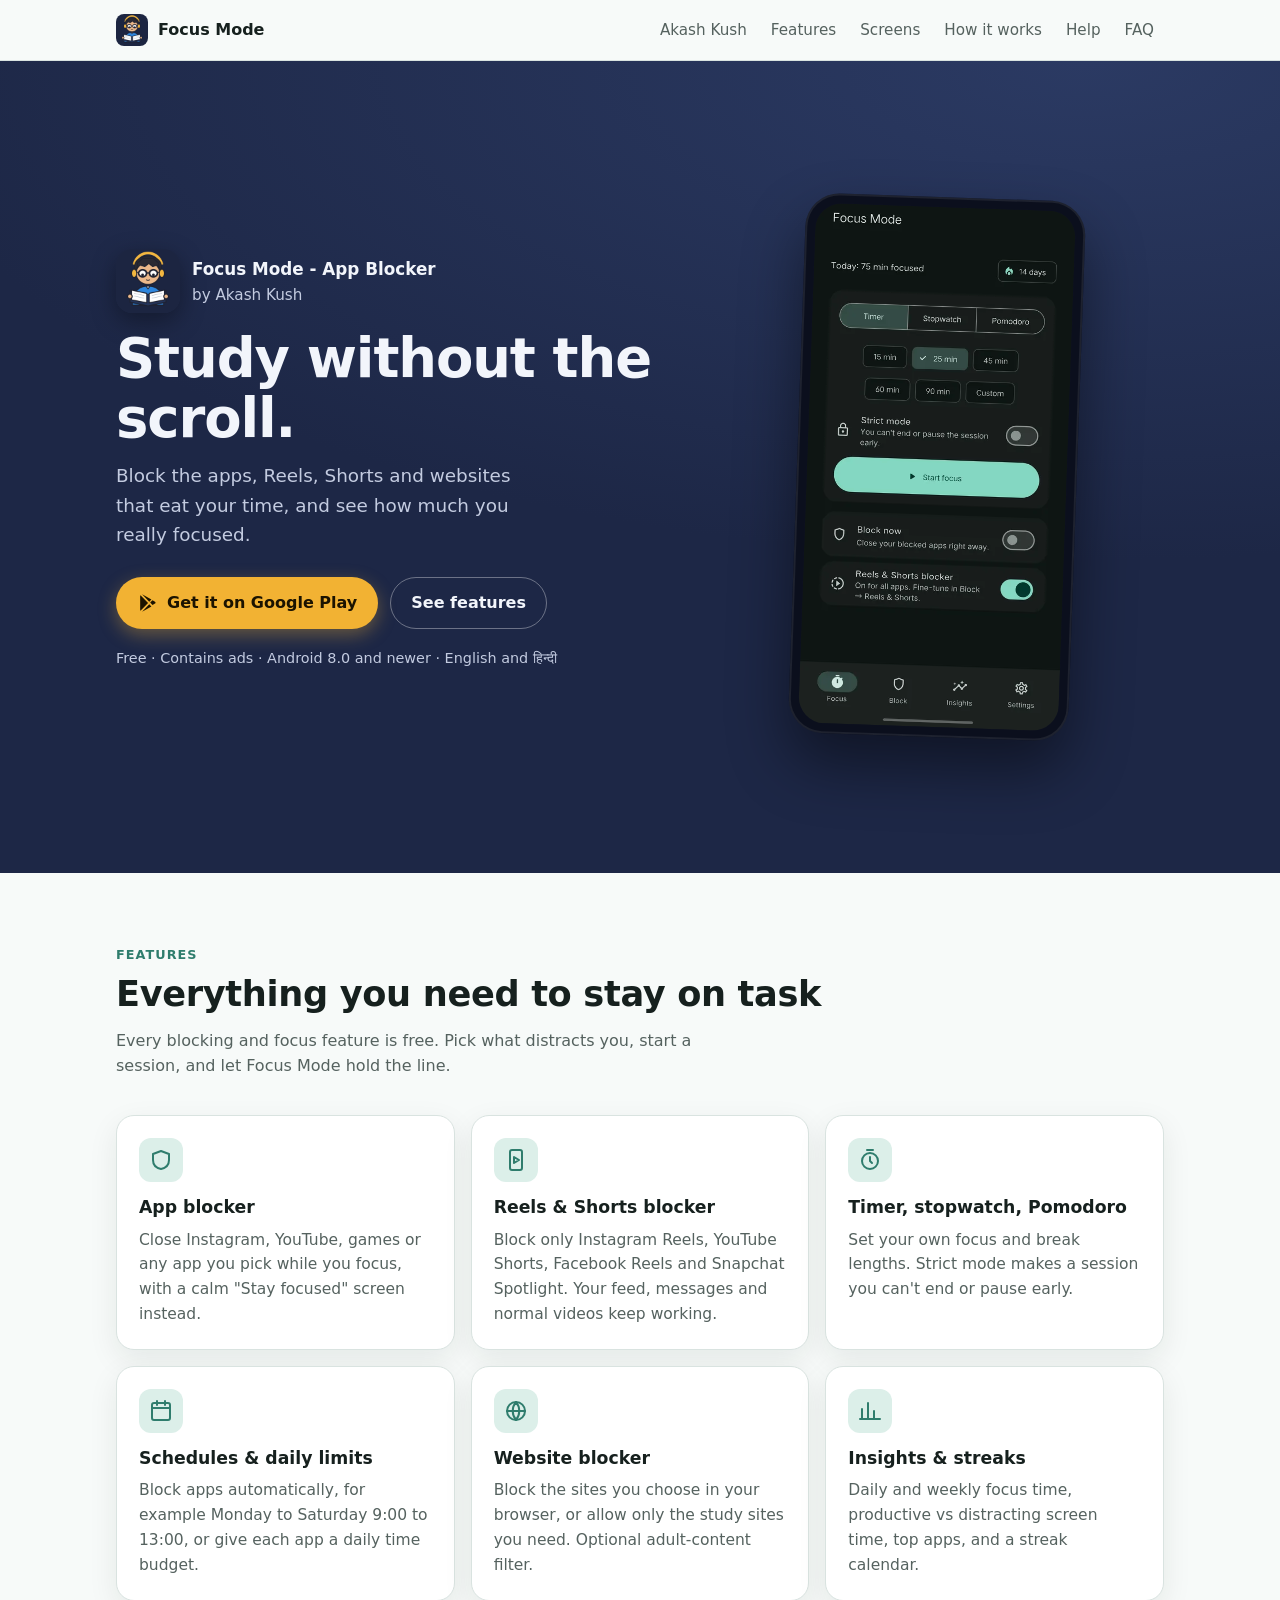
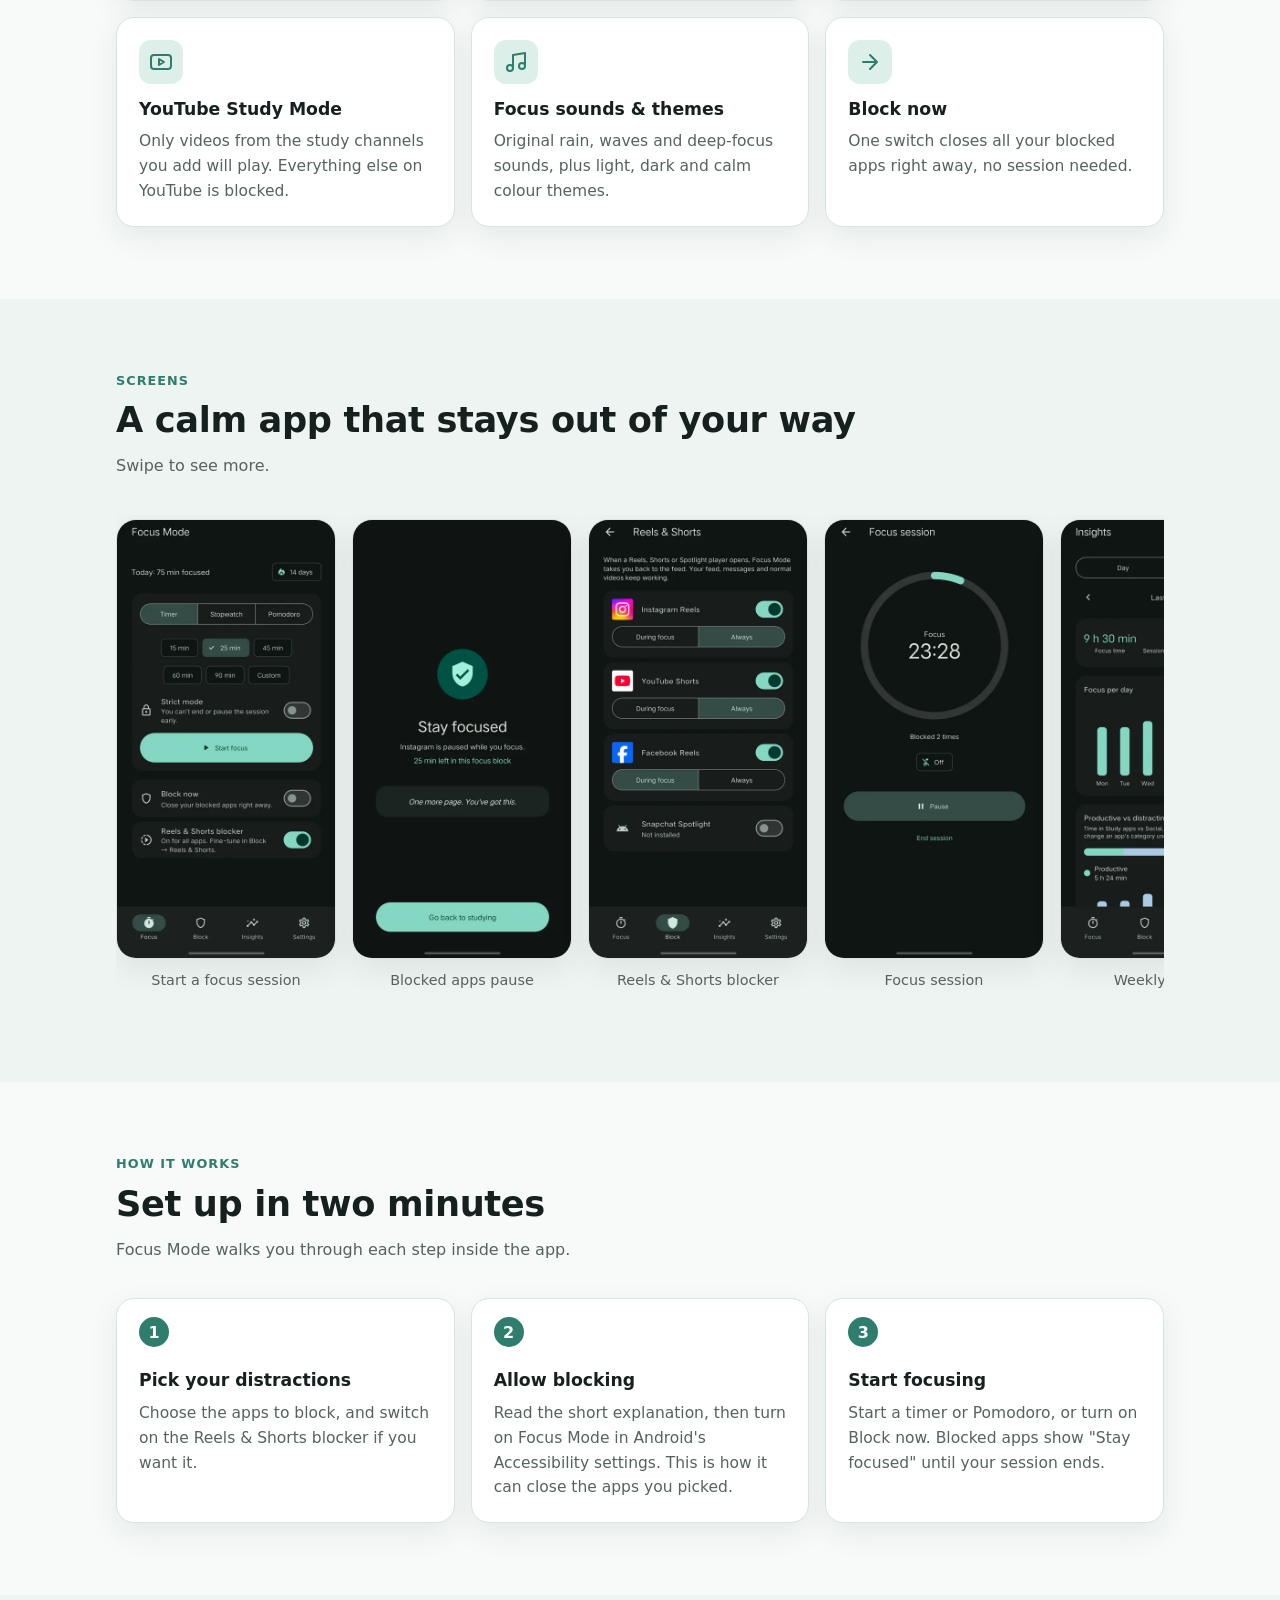
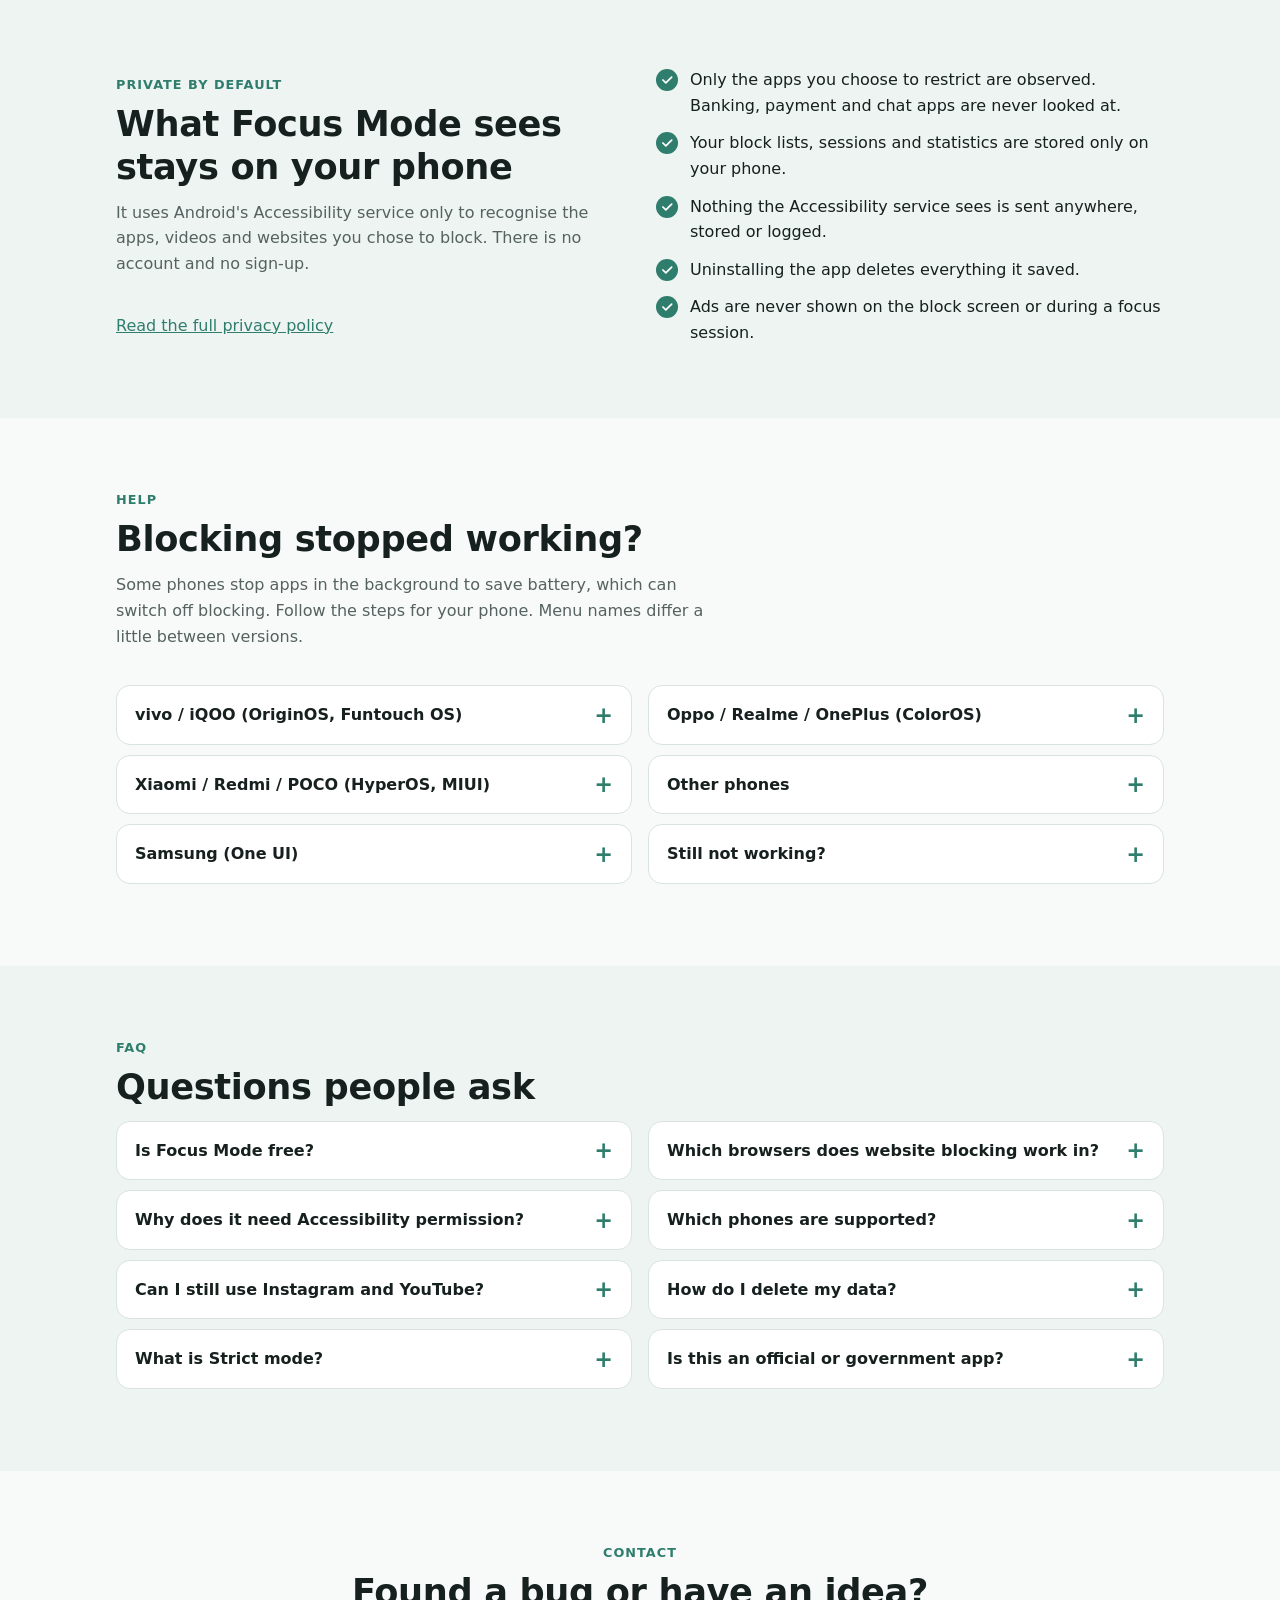
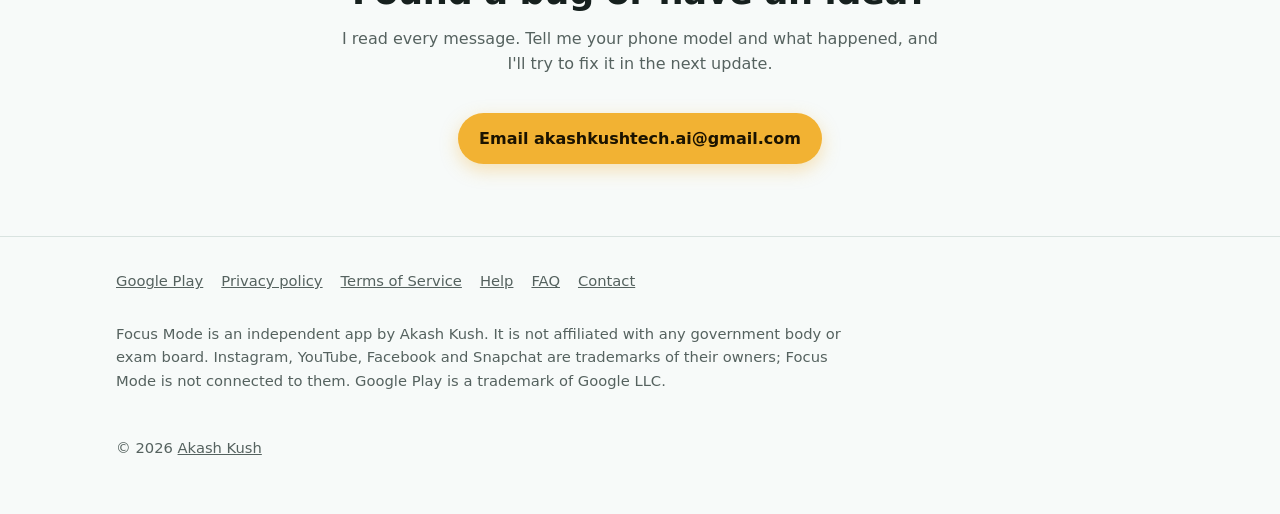
==== focus-mode/index.html @ b116b979 "Portfolio home for Akash Kush; Focus Mode moves to /focus-mode/ with a Terms of Service page app-ads" ====
<!doctype html>
<html lang="en">
<head>
  <meta charset="utf-8">
  <meta name="viewport" content="width=device-width, initial-scale=1">
  <title>Focus Mode - App Blocker | Study without the scroll</title>
  <meta name="description" content="Focus Mode is a free Android app that blocks distracting apps, Reels, Shorts and websites while you study, with timers, Pomodoro, daily limits, schedules and focus stats.">
  <meta name="theme-color" content="#1d2746">
  <link rel="canonical" href="https://tech-akashkush.github.io/focus-mode/">
  <link rel="icon" type="image/png" sizes="32x32" href="/img/icon-32.png">
  <link rel="icon" type="image/png" sizes="192x192" href="/img/icon-192.png">
  <link rel="apple-touch-icon" href="/img/icon-192.png">
  <meta property="og:type" content="website">
  <meta property="og:title" content="Focus Mode - App Blocker">
  <meta property="og:description" content="Block Reels, Shorts and distracting apps while you study. Free, with timers, limits and stats.">
  <meta property="og:image" content="https://tech-akashkush.github.io/img/og.jpg">
  <meta property="og:url" content="https://tech-akashkush.github.io/focus-mode/">
  <meta name="twitter:card" content="summary_large_image">
  <link rel="stylesheet" href="/style.css">
  <script type="application/ld+json">
  {
    "@context": "https://schema.org",
    "@type": "SoftwareApplication",
    "name": "Focus Mode - App Blocker",
    "operatingSystem": "Android 8.0 or later",
    "applicationCategory": "ProductivityApplication",
    "offers": { "@type": "Offer", "price": "0", "priceCurrency": "INR" },
    "author": { "@type": "Person", "name": "Akash Kush" },
    "url": "https://play.google.com/store/apps/details?id=com.akashkush.focusmode"
  }
  </script>
</head>
<body>
  <header class="site-header">
    <div class="wrap">
      <a class="brand" href="/focus-mode/"><img src="/img/icon-96.png" alt="" width="32" height="32">Focus Mode</a>
      <nav class="nav" aria-label="Main">
        <a href="/">Akash Kush</a>
        <a href="#features">Features</a>
        <a href="#screens">Screens</a>
        <a href="#how">How it works</a>
        <a href="#help">Help</a>
        <a href="#faq">FAQ</a>
      </nav>
    </div>
  </header>

  <main id="top">
    <section class="hero">
      <div class="wrap">
        <div>
          <div class="app-id">
            <img src="/img/icon-192.png" alt="Focus Mode app icon" width="64" height="64">
            <span><strong>Focus Mode - App Blocker</strong>by Akash Kush</span>
          </div>
          <h1>Study without the scroll.</h1>
          <p class="lead">Block the apps, Reels, Shorts and websites that eat your time, and see how much you really focused.</p>
          <div class="cta">
            <a class="btn btn-play" href="https://play.google.com/store/apps/details?id=com.akashkush.focusmode">
              <svg viewBox="0 0 24 24" aria-hidden="true"><path fill="currentColor" d="M4.2 2.6c-.3.3-.4.7-.4 1.2v16.4c0 .5.1.9.4 1.2l9.1-9.4-9.1-9.4zm10.5 10.8 2.6 2.7-11.2 6.4 8.6-9.1zm0-2.8L6.1 1.5l11.2 6.4-2.6 2.7zm3.9-1.9 3 1.7c.9.5.9 1.8 0 2.3l-3 1.7-2.8-2.9 2.8-2.8z"/></svg>
              Get it on Google Play
            </a>
            <a class="btn btn-ghost" href="#features">See features</a>
          </div>
          <p class="meta">Free · Contains ads · Android 8.0 and newer · English and हिन्दी</p>
        </div>
        <div class="phone">
          <img src="/img/01_home.webp" alt="Focus Mode home screen with timer, strict mode and Reels blocker" width="480" height="960">
        </div>
      </div>
    </section>

    <section id="features">
      <div class="wrap">
        <p class="eyebrow">Features</p>
        <h2>Everything you need to stay on task</h2>
        <p class="section-intro">Every blocking and focus feature is free. Pick what distracts you, start a session, and let Focus Mode hold the line.</p>
        <div class="grid">
          <article class="card">
            <div class="icon-badge"><svg viewBox="0 0 24 24" fill="none" stroke="currentColor" stroke-width="2" stroke-linecap="round" stroke-linejoin="round" aria-hidden="true"><path d="M12 3l8 3v6c0 5-3.5 8-8 9-4.5-1-8-4-8-9V6z"/></svg></div>
            <h3>App blocker</h3>
            <p>Close Instagram, YouTube, games or any app you pick while you focus, with a calm "Stay focused" screen instead.</p>
          </article>
          <article class="card">
            <div class="icon-badge"><svg viewBox="0 0 24 24" fill="none" stroke="currentColor" stroke-width="2" stroke-linecap="round" stroke-linejoin="round" aria-hidden="true"><rect x="6" y="2" width="12" height="20" rx="2"/><path d="M10 9l5 3-5 3z"/></svg></div>
            <h3>Reels &amp; Shorts blocker</h3>
            <p>Block only Instagram Reels, YouTube Shorts, Facebook Reels and Snapchat Spotlight. Your feed, messages and normal videos keep working.</p>
          </article>
          <article class="card">
            <div class="icon-badge"><svg viewBox="0 0 24 24" fill="none" stroke="currentColor" stroke-width="2" stroke-linecap="round" stroke-linejoin="round" aria-hidden="true"><circle cx="12" cy="13" r="8"/><path d="M12 9v4l2 2M9 2h6"/></svg></div>
            <h3>Timer, stopwatch, Pomodoro</h3>
            <p>Set your own focus and break lengths. Strict mode makes a session you can't end or pause early.</p>
          </article>
          <article class="card">
            <div class="icon-badge"><svg viewBox="0 0 24 24" fill="none" stroke="currentColor" stroke-width="2" stroke-linecap="round" stroke-linejoin="round" aria-hidden="true"><rect x="3" y="4" width="18" height="17" rx="2"/><path d="M3 9h18M8 2v4M16 2v4"/></svg></div>
            <h3>Schedules &amp; daily limits</h3>
            <p>Block apps automatically, for example Monday to Saturday 9:00 to 13:00, or give each app a daily time budget.</p>
          </article>
          <article class="card">
            <div class="icon-badge"><svg viewBox="0 0 24 24" fill="none" stroke="currentColor" stroke-width="2" stroke-linecap="round" stroke-linejoin="round" aria-hidden="true"><circle cx="12" cy="12" r="9"/><path d="M3 12h18M12 3a14 14 0 010 18M12 3a14 14 0 000 18"/></svg></div>
            <h3>Website blocker</h3>
            <p>Block the sites you choose in your browser, or allow only the study sites you need. Optional adult-content filter.</p>
          </article>
          <article class="card">
            <div class="icon-badge"><svg viewBox="0 0 24 24" fill="none" stroke="currentColor" stroke-width="2" stroke-linecap="round" stroke-linejoin="round" aria-hidden="true"><path d="M4 20V10M10 20V4M16 20v-8M22 20H2"/></svg></div>
            <h3>Insights &amp; streaks</h3>
            <p>Daily and weekly focus time, productive vs distracting screen time, top apps, and a streak calendar.</p>
          </article>
          <article class="card">
            <div class="icon-badge"><svg viewBox="0 0 24 24" fill="none" stroke="currentColor" stroke-width="2" stroke-linecap="round" stroke-linejoin="round" aria-hidden="true"><rect x="2" y="5" width="20" height="14" rx="3"/><path d="M10 9l5 3-5 3z"/></svg></div>
            <h3>YouTube Study Mode</h3>
            <p>Only videos from the study channels you add will play. Everything else on YouTube is blocked.</p>
          </article>
          <article class="card">
            <div class="icon-badge"><svg viewBox="0 0 24 24" fill="none" stroke="currentColor" stroke-width="2" stroke-linecap="round" stroke-linejoin="round" aria-hidden="true"><path d="M9 18V5l12-2v13"/><circle cx="6" cy="18" r="3"/><circle cx="18" cy="16" r="3"/></svg></div>
            <h3>Focus sounds &amp; themes</h3>
            <p>Original rain, waves and deep-focus sounds, plus light, dark and calm colour themes.</p>
          </article>
          <article class="card">
            <div class="icon-badge"><svg viewBox="0 0 24 24" fill="none" stroke="currentColor" stroke-width="2" stroke-linecap="round" stroke-linejoin="round" aria-hidden="true"><path d="M5 12h14M12 5l7 7-7 7"/></svg></div>
            <h3>Block now</h3>
            <p>One switch closes all your blocked apps right away, no session needed.</p>
          </article>
        </div>
      </div>
    </section>

    <section id="screens" class="alt">
      <div class="wrap">
        <p class="eyebrow">Screens</p>
        <h2>A calm app that stays out of your way</h2>
        <p class="section-intro">Swipe to see more.</p>
        <div class="shots" tabindex="0" aria-label="App screenshots">
          <figure><img src="/img/01_home.webp" alt="Home screen" loading="lazy" width="480" height="960"><figcaption>Start a focus session</figcaption></figure>
          <figure><img src="/img/02_blocked.webp" alt="Stay focused block screen" loading="lazy" width="480" height="960"><figcaption>Blocked apps pause</figcaption></figure>
          <figure><img src="/img/03_reels.webp" alt="Reels and Shorts settings" loading="lazy" width="480" height="960"><figcaption>Reels &amp; Shorts blocker</figcaption></figure>
          <figure><img src="/img/04_session.webp" alt="Focus session countdown" loading="lazy" width="480" height="960"><figcaption>Focus session</figcaption></figure>
          <figure><img src="/img/05_insights_week.webp" alt="Weekly insights" loading="lazy" width="480" height="960"><figcaption>Weekly insights</figcaption></figure>
          <figure><img src="/img/06_insights_day.webp" alt="Daily insights" loading="lazy" width="480" height="960"><figcaption>Where your time goes</figcaption></figure>
          <figure><img src="/img/07_history.webp" alt="Session history and streak" loading="lazy" width="480" height="960"><figcaption>Streaks &amp; history</figcaption></figure>
          <figure><img src="/img/08_schedules.webp" alt="Weekly schedules" loading="lazy" width="480" height="960"><figcaption>Schedules</figcaption></figure>
        </div>
      </div>
    </section>

    <section id="how">
      <div class="wrap">
        <p class="eyebrow">How it works</p>
        <h2>Set up in two minutes</h2>
        <p class="section-intro">Focus Mode walks you through each step inside the app.</p>
        <div class="steps">
          <div class="card step"><h3>Pick your distractions</h3><p>Choose the apps to block, and switch on the Reels &amp; Shorts blocker if you want it.</p></div>
          <div class="card step"><h3>Allow blocking</h3><p>Read the short explanation, then turn on Focus Mode in Android's Accessibility settings. This is how it can close the apps you picked.</p></div>
          <div class="card step"><h3>Start focusing</h3><p>Start a timer or Pomodoro, or turn on Block now. Blocked apps show "Stay focused" until your session ends.</p></div>
        </div>
      </div>
    </section>

    <section class="alt" id="privacy">
      <div class="wrap privacy-band">
        <div>
          <p class="eyebrow">Private by default</p>
          <h2>What Focus Mode sees stays on your phone</h2>
          <p class="section-intro">It uses Android's Accessibility service only to recognise the apps, videos and websites you chose to block. There is no account and no sign-up.</p>
          <a href="https://tech-akashkush.github.io/focus-mode-privacy/">Read the full privacy policy</a>
        </div>
        <ul class="checks">
          <li>Only the apps you choose to restrict are observed. Banking, payment and chat apps are never looked at.</li>
          <li>Your block lists, sessions and statistics are stored only on your phone.</li>
          <li>Nothing the Accessibility service sees is sent anywhere, stored or logged.</li>
          <li>Uninstalling the app deletes everything it saved.</li>
          <li>Ads are never shown on the block screen or during a focus session.</li>
        </ul>
      </div>
    </section>

    <section id="help">
      <div class="wrap">
        <p class="eyebrow">Help</p>
        <h2>Blocking stopped working?</h2>
        <p class="section-intro">Some phones stop apps in the background to save battery, which can switch off blocking. Follow the steps for your phone. Menu names differ a little between versions.</p>
        <div class="two-col">
          <div>
            <details>
              <summary>vivo / iQOO (OriginOS, Funtouch OS)</summary>
              <div class="body"><ol>
                <li>In Battery, open Background power consumption management and allow Focus Mode.</li>
                <li>Turn on Autostart for Focus Mode (i Manager or Permissions).</li>
                <li>Open Recent apps and lock Focus Mode.</li>
              </ol></div>
            </details>
            <details>
              <summary>Xiaomi / Redmi / POCO (HyperOS, MIUI)</summary>
              <div class="body"><ol>
                <li>Turn on Autostart for Focus Mode.</li>
                <li>In Focus Mode's app settings, set Battery saver to "No restrictions".</li>
                <li>Open Recent apps, then hold Focus Mode and lock it.</li>
              </ol></div>
            </details>
            <details>
              <summary>Samsung (One UI)</summary>
              <div class="body"><ol>
                <li>In Focus Mode's app settings, set Battery to "Unrestricted".</li>
                <li>In Battery and device care, make sure Focus Mode isn't in Sleeping apps or Deep sleeping apps.</li>
              </ol></div>
            </details>
          </div>
          <div>
            <details>
              <summary>Oppo / Realme / OnePlus (ColorOS)</summary>
              <div class="body"><ol>
                <li>Allow Auto launch (Auto startup) for Focus Mode.</li>
                <li>In Battery, allow background activity for Focus Mode.</li>
                <li>Open Recent apps and lock Focus Mode.</li>
              </ol></div>
            </details>
            <details>
              <summary>Other phones</summary>
              <div class="body"><ol>
                <li>In Focus Mode's app settings, set Battery to "Unrestricted" or "Don't optimize".</li>
                <li>If your phone has an autostart or background app manager, allow Focus Mode there.</li>
              </ol></div>
            </details>
            <details>
              <summary>Still not working?</summary>
              <div class="body"><p>Open Focus Mode → Settings → Permissions. If Accessibility shows as off or stopped, switch Focus Mode off and on again in Android's Accessibility settings. If it still doesn't work, <a href="mailto:akashkushtech.ai@gmail.com?subject=Focus%20Mode%20help">email me</a> with your phone model and Android version.</p></div>
            </details>
          </div>
        </div>
      </div>
    </section>

    <section id="faq" class="alt">
      <div class="wrap">
        <p class="eyebrow">FAQ</p>
        <h2>Questions people ask</h2>
        <div class="two-col">
          <div>
            <details>
              <summary>Is Focus Mode free?</summary>
              <div class="body"><p>Yes. Every blocking and focus feature is free. Small ads keep it that way, and they never appear while you focus or on the block screen. Extra colour themes and sounds can be unlocked for 7 days by watching an optional short ad.</p></div>
            </details>
            <details>
              <summary>Why does it need Accessibility permission?</summary>
              <div class="body"><p>Android only lets an app close other apps, Reels or websites through the Accessibility service. Focus Mode uses it only for the apps you choose to block, and nothing it sees leaves your phone. The app explains this on a full screen before asking.</p></div>
            </details>
            <details>
              <summary>Can I still use Instagram and YouTube?</summary>
              <div class="body"><p>Yes. With the Reels &amp; Shorts blocker, only the short-video player is blocked. Your feed, messages and normal videos keep working. You can also block a whole app only during your focus sessions.</p></div>
            </details>
            <details>
              <summary>What is Strict mode?</summary>
              <div class="body"><p>A strict session can't be ended or paused early, so you can't give in to a distraction halfway. Use it on days you really need it.</p></div>
            </details>
          </div>
          <div>
            <details>
              <summary>Which browsers does website blocking work in?</summary>
              <div class="body"><p>It is tested in Chrome and also supports other popular Android browsers. If a site isn't blocked in your browser, please let me know.</p></div>
            </details>
            <details>
              <summary>Which phones are supported?</summary>
              <div class="body"><p>Android phones with Android 8.0 or newer. There is no iPhone version.</p></div>
            </details>
            <details>
              <summary>How do I delete my data?</summary>
              <div class="body"><p>Everything is stored on your phone only. Uninstalling Focus Mode deletes all of it. There is no account to close.</p></div>
            </details>
            <details>
              <summary>Is this an official or government app?</summary>
              <div class="body"><p>No. Focus Mode is an independent app made by Akash Kush. It is not affiliated with any government body, exam board or other organisation, and it does not provide government or exam information.</p></div>
            </details>
          </div>
        </div>
      </div>
    </section>

    <section class="contact" id="contact">
      <div class="wrap">
        <p class="eyebrow">Contact</p>
        <h2>Found a bug or have an idea?</h2>
        <p class="section-intro">I read every message. Tell me your phone model and what happened, and I'll try to fix it in the next update.</p>
        <div class="cta" style="justify-content:center">
          <a class="btn btn-play" href="mailto:akashkushtech.ai@gmail.com?subject=Focus%20Mode">Email akashkushtech.ai@gmail.com</a>
        </div>
      </div>
    </section>
  </main>

  <footer class="site-footer">
    <div class="wrap">
      <nav aria-label="Footer">
        <a href="https://play.google.com/store/apps/details?id=com.akashkush.focusmode">Google Play</a>
        <a href="https://tech-akashkush.github.io/focus-mode-privacy/">Privacy policy</a>
        <a href="/focus-mode/terms/">Terms of Service</a>
        <a href="#help">Help</a>
        <a href="#faq">FAQ</a>
        <a href="mailto:akashkushtech.ai@gmail.com">Contact</a>
      </nav>
      <p class="disclaimer">Focus Mode is an independent app by Akash Kush. It is not affiliated with any government body or exam board. Instagram, YouTube, Facebook and Snapchat are trademarks of their owners; Focus Mode is not connected to them. Google Play is a trademark of Google LLC.</p>
      <p>© 2026 <a href="/">Akash Kush</a></p>
    </div>
  </footer>
</body>
</html>
---- style.css ----
:root {
  --bg: #f7faf9;
  --surface: #ffffff;
  --surface-2: #eef4f2;
  --fg: #16201e;
  --muted: #55625f;
  --line: #d9e3e0;
  --accent: #2f7d6d;
  --accent-ink: #ffffff;
  --accent-soft: #dcefe9;
  --hero-1: #1d2746;
  --hero-2: #2b3a63;
  --hero-fg: #f2f5fb;
  --hero-muted: #c3cbe0;
  --gold: #f2b233;
  --radius: 18px;
  --shadow: 0 10px 30px rgba(16, 32, 30, 0.08);
}

@media (prefers-color-scheme: dark) {
  :root {
    --bg: #0f1413;
    --surface: #161d1b;
    --surface-2: #1c2523;
    --fg: #e4ebe9;
    --muted: #9caba7;
    --line: #2a3532;
    --accent: #84d6c3;
    --accent-ink: #062a22;
    --accent-soft: #1f3a34;
    --hero-1: #121a33;
    --hero-2: #1d2746;
    --shadow: 0 10px 30px rgba(0, 0, 0, 0.35);
  }
}

* { box-sizing: border-box; }
html { scroll-behavior: smooth; scroll-padding-top: 72px; }
body {
  margin: 0;
  background: var(--bg);
  color: var(--fg);
  font: 16px/1.6 "Inter", system-ui, -apple-system, "Segoe UI", Roboto, "Noto Sans", "Noto Sans Devanagari", sans-serif;
  -webkit-font-smoothing: antialiased;
}
img { max-width: 100%; height: auto; display: block; }
a { color: var(--accent); }
.wrap { max-width: 1080px; margin: 0 auto; padding: 0 16px; }

/* Header */
.site-header {
  position: sticky; top: 0; z-index: 10;
  background: color-mix(in srgb, var(--bg) 88%, transparent);
  backdrop-filter: saturate(160%) blur(10px);
  border-bottom: 1px solid var(--line);
}
.site-header .wrap { display: flex; align-items: center; gap: 16px; height: 60px; }
.brand { display: flex; align-items: center; gap: 10px; font-weight: 700; color: var(--fg); text-decoration: none; }
.brand img { width: 32px; height: 32px; border-radius: 8px; }
.nav { margin-left: auto; display: flex; gap: 4px; }
.nav a { color: var(--muted); text-decoration: none; padding: 8px 10px; border-radius: 10px; font-size: 0.95rem; }
.nav a:hover { color: var(--fg); background: var(--surface-2); }
@media (max-width: 760px) { .nav { display: none; } }

/* Buttons */
.btn {
  display: inline-flex; align-items: center; gap: 10px;
  padding: 12px 20px; border-radius: 999px; font-weight: 600; text-decoration: none;
  border: 1px solid transparent; transition: transform .15s ease, box-shadow .15s ease;
}
.btn:hover { transform: translateY(-1px); }
.btn-play { background: var(--gold); color: #1b1300; box-shadow: 0 6px 18px rgba(242, 178, 51, 0.35); }
.btn-ghost { color: var(--hero-fg); border-color: rgba(255,255,255,.35); }
.btn svg { width: 20px; height: 20px; flex: none; }

/* Hero */
.hero {
  background: radial-gradient(1200px 500px at 85% 0%, var(--hero-2), var(--hero-1));
  color: var(--hero-fg);
  overflow: hidden;
}
.hero .wrap { display: grid; grid-template-columns: 1.1fr 0.9fr; gap: 40px; align-items: center; padding-top: 64px; padding-bottom: 64px; }
.hero h1 { font-size: clamp(2.2rem, 5vw, 3.4rem); line-height: 1.1; margin: 16px 0 12px; letter-spacing: -0.02em; }
.hero p.lead { font-size: 1.15rem; color: var(--hero-muted); margin: 0 0 28px; max-width: 34ch; }
.hero .app-id { display: flex; align-items: center; gap: 12px; }
.hero .app-id img { width: 64px; height: 64px; border-radius: 16px; box-shadow: 0 8px 24px rgba(0,0,0,.35); }
.hero .app-id span { font-size: .95rem; color: var(--hero-muted); }
.hero .app-id strong { display: block; color: var(--hero-fg); font-size: 1.05rem; }
.cta { display: flex; flex-wrap: wrap; gap: 12px; }
.meta { margin-top: 18px; font-size: .9rem; color: var(--hero-muted); }
.phone {
  justify-self: center; width: min(280px, 70vw); border-radius: 34px; padding: 10px;
  background: #0b0f1d; box-shadow: 0 30px 60px rgba(0,0,0,.45), inset 0 0 0 2px rgba(255,255,255,.08);
  transform: rotate(2deg);
}
.phone img { border-radius: 26px; }
@media (max-width: 760px) {
  .hero .wrap { grid-template-columns: 1fr; padding-top: 40px; padding-bottom: 48px; }
  .phone { transform: none; width: min(240px, 66vw); }
}

/* Sections */
section { padding: 72px 0; }
section.alt { background: var(--surface-2); }
.eyebrow { color: var(--accent); font-weight: 700; letter-spacing: .08em; text-transform: uppercase; font-size: .8rem; margin: 0 0 8px; }
h2 { font-size: clamp(1.6rem, 3.4vw, 2.2rem); line-height: 1.2; margin: 0 0 12px; letter-spacing: -0.01em; }
.section-intro { color: var(--muted); max-width: 60ch; margin: 0 0 36px; }

.grid { display: grid; gap: 16px; grid-template-columns: repeat(3, 1fr); }
@media (max-width: 900px) { .grid { grid-template-columns: repeat(2, 1fr); } }
@media (max-width: 560px) { .grid { grid-template-columns: 1fr; } }
.card {
  background: var(--surface); border: 1px solid var(--line); border-radius: var(--radius);
  padding: 22px; box-shadow: var(--shadow);
}
.card h3 { margin: 12px 0 6px; font-size: 1.08rem; }
.card p { margin: 0; color: var(--muted); font-size: .97rem; }
.icon-badge {
  width: 44px; height: 44px; border-radius: 12px; display: grid; place-items: center;
  background: var(--accent-soft); color: var(--accent);
}
.icon-badge svg { width: 24px; height: 24px; }

/* Screenshots */
.shots {
  display: grid; grid-auto-flow: column; grid-auto-columns: 220px; gap: 16px;
  overflow-x: auto; padding: 4px 4px 18px; scroll-snap-type: x mandatory;
}
.shots figure { margin: 0; scroll-snap-align: start; }
.shots img { border-radius: 20px; border: 1px solid var(--line); box-shadow: var(--shadow); aspect-ratio: 1 / 2; object-fit: cover; }
.shots figcaption { text-align: center; color: var(--muted); font-size: .9rem; margin-top: 10px; }

/* Steps */
.steps { display: grid; grid-template-columns: repeat(3, 1fr); gap: 16px; counter-reset: step; }
@media (max-width: 760px) { .steps { grid-template-columns: 1fr; } }
.step { position: relative; padding-top: 56px; }
.step::before {
  counter-increment: step; content: counter(step);
  position: absolute; top: 18px; left: 22px; width: 30px; height: 30px; border-radius: 50%;
  display: grid; place-items: center; font-weight: 700; background: var(--accent); color: var(--accent-ink);
}

/* Privacy band */
.privacy-band { display: grid; grid-template-columns: 1fr 1fr; gap: 32px; align-items: center; }
@media (max-width: 760px) { .privacy-band { grid-template-columns: 1fr; } }
.checks { list-style: none; padding: 0; margin: 0; display: grid; gap: 12px; }
.checks li { display: flex; gap: 12px; align-items: flex-start; }
.checks li::before {
  content: ""; flex: none; width: 22px; height: 22px; margin-top: 2px; border-radius: 50%;
  background: var(--accent) url("data:image/svg+xml,%3Csvg xmlns='http://www.w3.org/2000/svg' viewBox='0 0 24 24' fill='none' stroke='white' stroke-width='3' stroke-linecap='round' stroke-linejoin='round'%3E%3Cpath d='M5 12l5 5L20 7'/%3E%3C/svg%3E") center / 14px no-repeat;
}
@media (prefers-color-scheme: dark) {
  .checks li::before { background-image: url("data:image/svg+xml,%3Csvg xmlns='http://www.w3.org/2000/svg' viewBox='0 0 24 24' fill='none' stroke='%23062a22' stroke-width='3' stroke-linecap='round' stroke-linejoin='round'%3E%3Cpath d='M5 12l5 5L20 7'/%3E%3C/svg%3E"); }
}

/* Details (help + FAQ) */
details {
  background: var(--surface); border: 1px solid var(--line); border-radius: 14px;
  padding: 0 18px; margin-bottom: 10px;
}
details summary {
  cursor: pointer; list-style: none; padding: 16px 0; font-weight: 600;
  display: flex; justify-content: space-between; gap: 12px; align-items: center;
}
details summary::-webkit-details-marker { display: none; }
details summary::after { content: "+"; font-size: 1.4rem; color: var(--accent); line-height: 1; }
details[open] summary::after { content: "–"; }
details .body { padding: 0 0 16px; color: var(--muted); }
details .body ol, details .body ul { margin: 0; padding-left: 20px; }
.two-col { display: grid; grid-template-columns: 1fr 1fr; gap: 0 16px; }
@media (max-width: 760px) { .two-col { grid-template-columns: 1fr; } }

/* Contact */
.contact { text-align: center; }
.contact .section-intro { margin-left: auto; margin-right: auto; }

/* Footer */
.site-footer { border-top: 1px solid var(--line); padding: 32px 0 40px; color: var(--muted); font-size: .92rem; }
.site-footer .wrap { display: grid; gap: 14px; }
.site-footer nav { display: flex; flex-wrap: wrap; gap: 6px 18px; }
.site-footer a { color: var(--muted); }
.disclaimer { max-width: 80ch; }

/* Portfolio */
.hero .wrap.me { display: grid; grid-template-columns: auto 1fr; gap: 32px; align-items: center; }
.me .avatar {
  width: 168px; height: 168px; border-radius: 50%; object-fit: cover;
  border: 4px solid rgba(255,255,255,.18); box-shadow: 0 16px 40px rgba(0,0,0,.35);
}
.me h1 { margin: 0 0 8px; }
.me .role { font-size: 1.15rem; color: var(--hero-fg); font-weight: 600; margin: 0 0 12px; }
.hero .wrap.me p.lead { max-width: 60ch; }
@media (max-width: 760px) {
  .hero .wrap.me { grid-template-columns: 1fr; text-align: center; justify-items: center; }
  .me .cta { justify-content: center; }
  .me .avatar { width: 136px; height: 136px; }
}
.chips { display: flex; flex-wrap: wrap; gap: 8px; margin: 0 0 24px; padding: 0; list-style: none; }
.me .chips { justify-content: inherit; }
@media (max-width: 760px) { .me .chips { justify-content: center; } }
.chips li {
  padding: 6px 12px; border-radius: 999px; font-size: .88rem;
  background: rgba(255,255,255,.1); color: var(--hero-fg); border: 1px solid rgba(255,255,255,.18);
}
.card .chips li { background: var(--accent-soft); color: var(--fg); border-color: transparent; }
.card .chips { margin: 14px 0 0; }

.projects { display: grid; grid-template-columns: 1.4fr 1fr; gap: 16px; }
@media (max-width: 860px) { .projects { grid-template-columns: 1fr; } }
.project { display: grid; grid-template-columns: auto 1fr; gap: 18px; align-items: start; }
.project > img { width: 72px; height: 72px; border-radius: 18px; }
.project h3 { margin: 0 0 4px; }
.project .tag { display: inline-block; font-size: .78rem; font-weight: 700; color: var(--accent); background: var(--accent-soft); padding: 3px 10px; border-radius: 999px; margin-bottom: 8px; }
.project .links { display: flex; flex-wrap: wrap; gap: 8px 16px; margin-top: 14px; font-weight: 600; }
.project.soon { display: flex; flex-direction: column; justify-content: center; text-align: center; border-style: dashed; box-shadow: none; background: transparent; }
.project.soon .plus { font-size: 2rem; color: var(--accent); line-height: 1; margin-bottom: 8px; }
.btn-line { color: var(--fg); border-color: var(--line); background: var(--surface); }
.contact .cta { justify-content: center; }

/* Legal pages */
.legal { max-width: 760px; margin: 0 auto; padding: 48px 16px 72px; }
.legal h1 { font-size: clamp(1.8rem, 4vw, 2.4rem); margin: 0 0 6px; }
.legal .updated { color: var(--muted); margin: 0 0 28px; }
.legal h2 { font-size: 1.2rem; margin: 32px 0 8px; }
.legal p, .legal li { color: var(--fg); }
.legal ul { padding-left: 22px; }
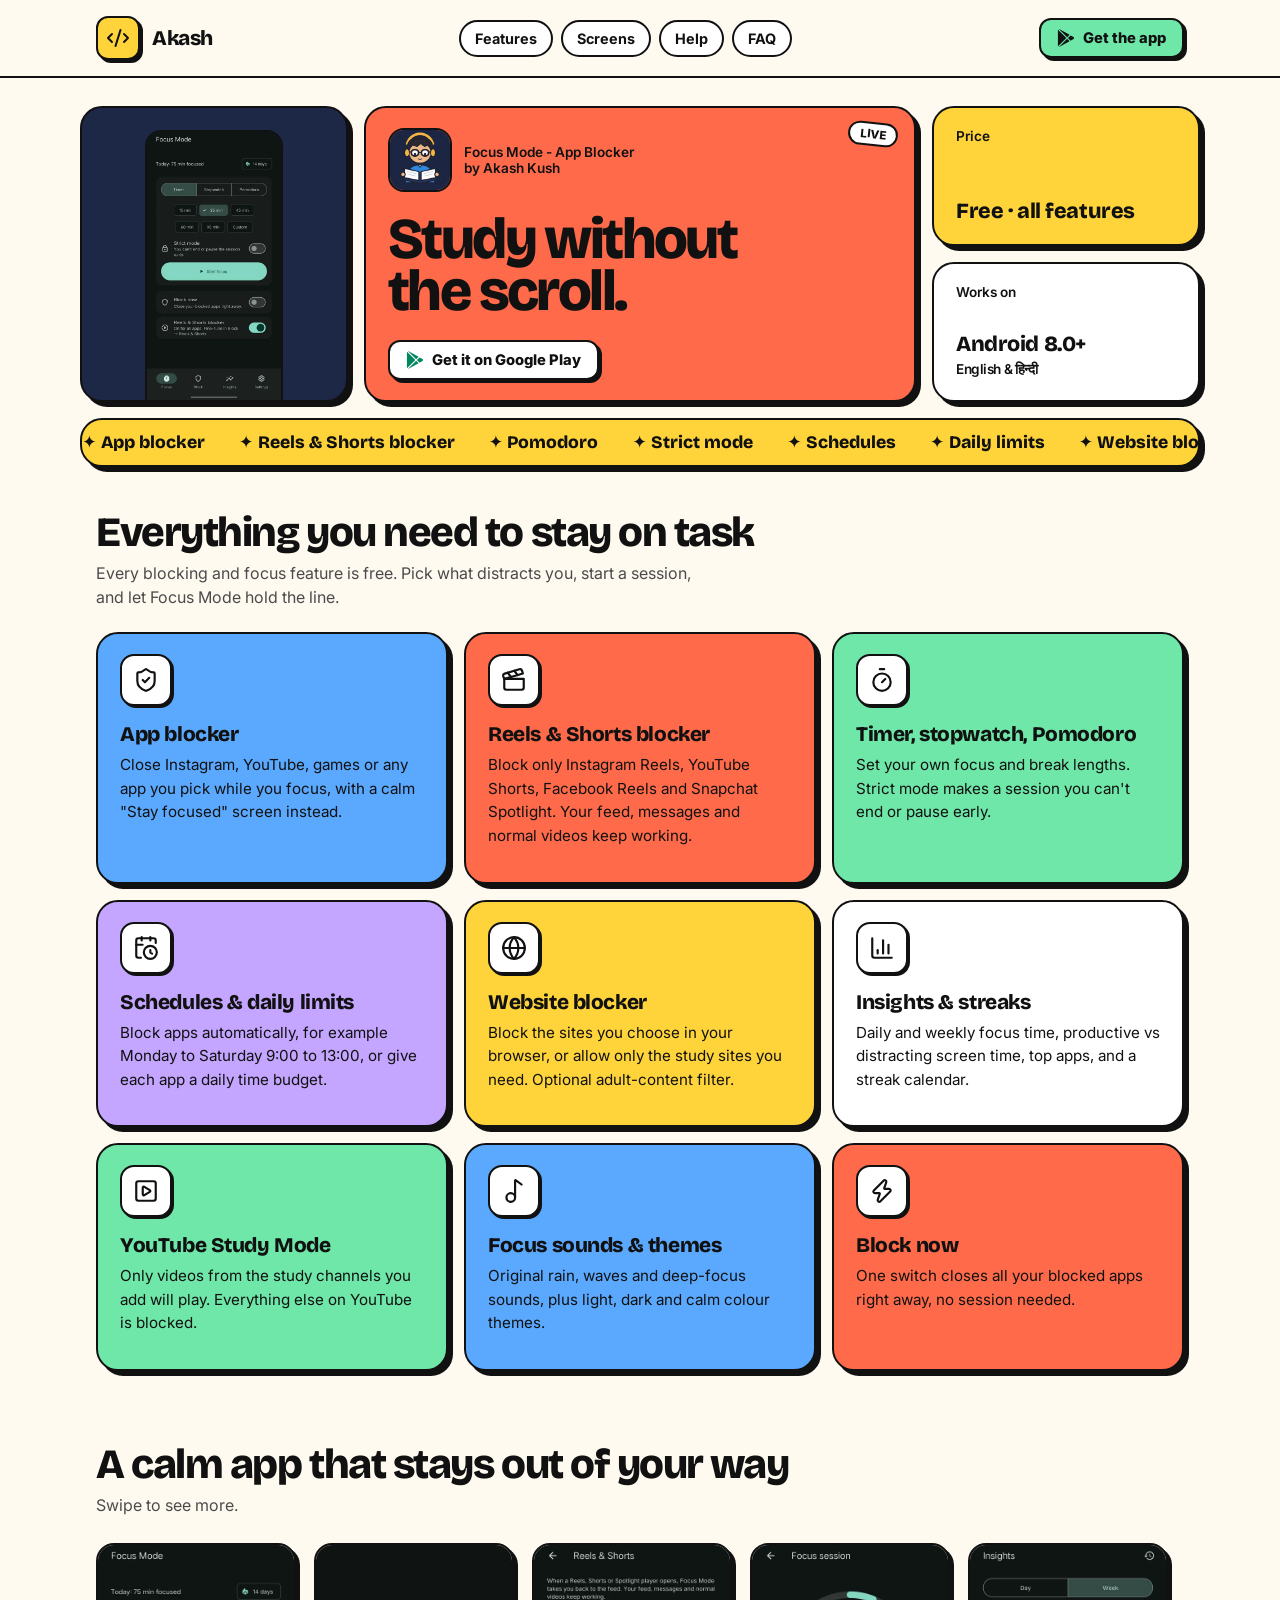
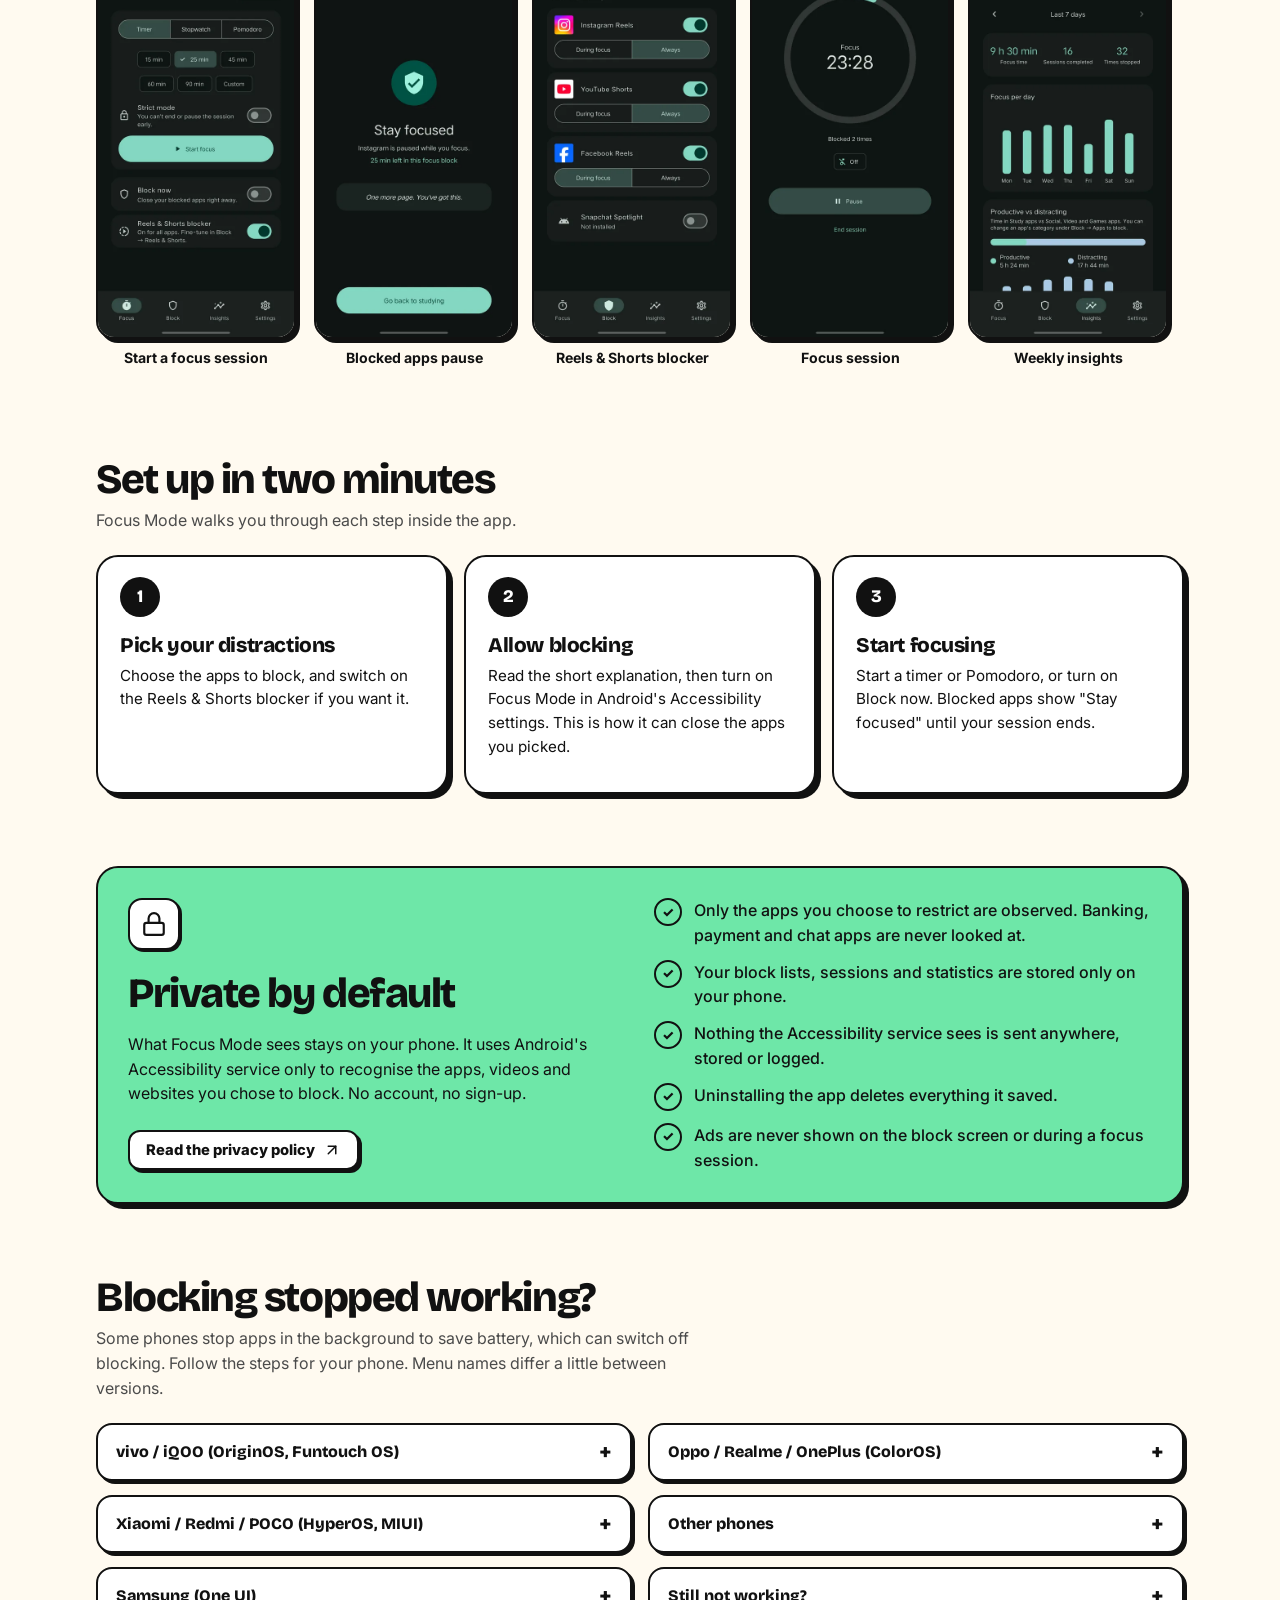
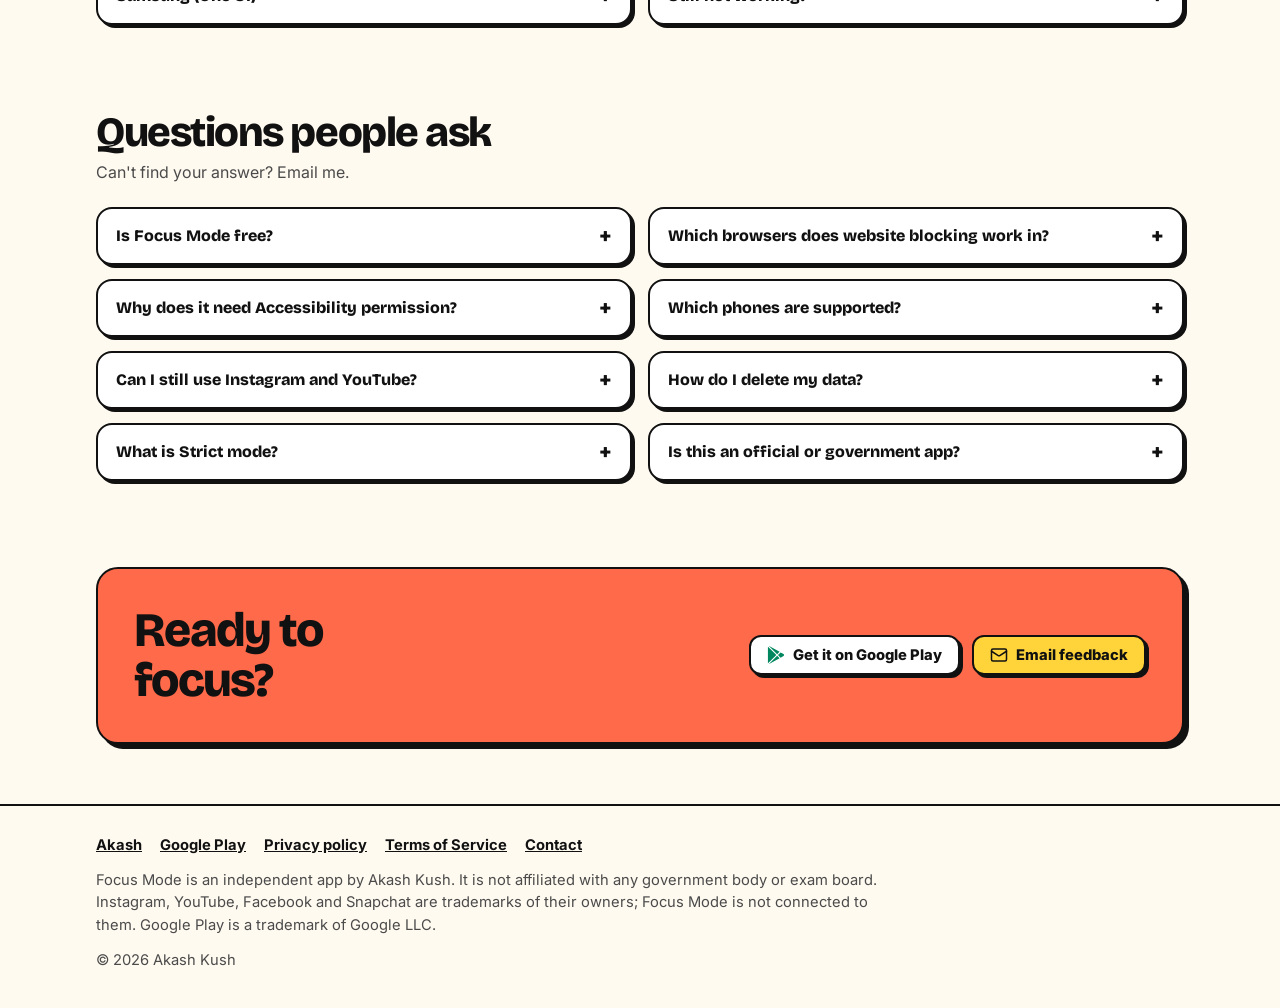
==== commit 6a41c6bc: "Bold bento redesign (V4): new nav with tech logo and "Akash", real Lucide icons and Simple Icons bra" ====
--- a/focus-mode/index.html
+++ b/focus-mode/index.html
@@ -5,10 +5,9 @@
   <meta name="viewport" content="width=device-width, initial-scale=1">
   <title>Focus Mode - App Blocker | Study without the scroll</title>
   <meta name="description" content="Focus Mode is a free Android app that blocks distracting apps, Reels, Shorts and websites while you study, with timers, Pomodoro, daily limits, schedules and focus stats.">
-  <meta name="theme-color" content="#1d2746">
+  <meta name="theme-color" content="#fffaf0">
   <link rel="canonical" href="https://tech-akashkush.github.io/focus-mode/">
   <link rel="icon" type="image/png" sizes="32x32" href="/img/icon-32.png">
-  <link rel="icon" type="image/png" sizes="192x192" href="/img/icon-192.png">
   <link rel="apple-touch-icon" href="/img/icon-192.png">
   <meta property="og:type" content="website">
   <meta property="og:title" content="Focus Mode - App Blocker">
@@ -16,6 +15,9 @@
   <meta property="og:image" content="https://tech-akashkush.github.io/img/og.jpg">
   <meta property="og:url" content="https://tech-akashkush.github.io/focus-mode/">
   <meta name="twitter:card" content="summary_large_image">
+  <link rel="preconnect" href="https://fonts.googleapis.com">
+  <link rel="preconnect" href="https://fonts.gstatic.com" crossorigin>
+  <link href="https://fonts.googleapis.com/css2?family=Inter:wght@400;500;600;700;800&family=Bricolage+Grotesque:opsz,wght@12..96,700;12..96,800&display=swap" rel="stylesheet">
   <link rel="stylesheet" href="/style.css">
   <script type="application/ld+json">
   {
@@ -31,106 +33,68 @@
   </script>
 </head>
 <body>
-  <header class="site-header">
+  <header class="nav">
     <div class="wrap">
-      <a class="brand" href="/focus-mode/"><img src="/img/icon-96.png" alt="" width="32" height="32">Focus Mode</a>
-      <nav class="nav" aria-label="Main">
-        <a href="/">Akash Kush</a>
+      <a class="brand" href="/"><span class="logo"><svg class="ico" aria-hidden="true"><use href="/icons.svg#code-xml"/></svg></span>Akash</a>
+      <nav class="nav-links" aria-label="Main">
         <a href="#features">Features</a>
         <a href="#screens">Screens</a>
-        <a href="#how">How it works</a>
         <a href="#help">Help</a>
         <a href="#faq">FAQ</a>
       </nav>
+      <a class="btn green" href="https://play.google.com/store/apps/details?id=com.akashkush.focusmode"><svg class="ico" aria-hidden="true"><use href="/icons.svg#brand-googleplay" fill="currentColor" stroke="none"/></svg>Get the app</a>
     </div>
   </header>
 
-  <main id="top">
-    <section class="hero">
-      <div class="wrap">
-        <div>
-          <div class="app-id">
-            <img src="/img/icon-192.png" alt="Focus Mode app icon" width="64" height="64">
-            <span><strong>Focus Mode - App Blocker</strong>by Akash Kush</span>
-          </div>
-          <h1>Study without the scroll.</h1>
-          <p class="lead">Block the apps, Reels, Shorts and websites that eat your time, and see how much you really focused.</p>
-          <div class="cta">
-            <a class="btn btn-play" href="https://play.google.com/store/apps/details?id=com.akashkush.focusmode">
-              <svg viewBox="0 0 24 24" aria-hidden="true"><path fill="currentColor" d="M4.2 2.6c-.3.3-.4.7-.4 1.2v16.4c0 .5.1.9.4 1.2l9.1-9.4-9.1-9.4zm10.5 10.8 2.6 2.7-11.2 6.4 8.6-9.1zm0-2.8L6.1 1.5l11.2 6.4-2.6 2.7zm3.9-1.9 3 1.7c.9.5.9 1.8 0 2.3l-3 1.7-2.8-2.9 2.8-2.8z"/></svg>
-              Get it on Google Play
-            </a>
-            <a class="btn btn-ghost" href="#features">See features</a>
-          </div>
-          <p class="meta">Free · Contains ads · Android 8.0 and newer · English and हिन्दी</p>
-        </div>
-        <div class="phone">
-          <img src="/img/01_home.webp" alt="Focus Mode home screen with timer, strict mode and Reels blocker" width="480" height="960">
-        </div>
-      </div>
-    </section>
+  <main>
+    <div class="wrap hero">
+      <div class="bento">
+        <div class="tile navy photo tall phone-tile" style="display:grid;place-items:end center;padding:18px 18px 0">
+          <img src="/img/01_home.webp" alt="Focus Mode home screen" width="480" height="960" style="width:auto;height:100%;max-height:270px;border:2px solid #111;border-bottom:0;border-radius:16px 16px 0 0;object-fit:cover;object-position:top">
+        </div>
+        <div class="tile orange span2 tall col">
+          <span class="sticker">LIVE</span>
+          <div class="row" style="justify-content:flex-start">
+            <img src="/img/icon-192.png" alt="Focus Mode app icon" width="64" height="64" style="width:64px;border-radius:16px;border:2px solid #111">
+            <span class="small">Focus Mode - App Blocker<br>by Akash Kush</span>
+          </div>
+          <h1 class="name" style="font-size:clamp(2.2rem,5vw,3.6rem)">Study without<br>the scroll.</h1>
+          <div class="row" style="justify-content:flex-start;flex-wrap:wrap">
+            <a class="btn white" href="https://play.google.com/store/apps/details?id=com.akashkush.focusmode"><svg class="ico" aria-hidden="true" style="color:#01875f"><use href="/icons.svg#brand-googleplay" fill="currentColor" stroke="none"/></svg>Get it on Google Play</a>
+          </div>
+        </div>
+        <div class="tile yellow col"><span class="small">Price</span><span class="big">Free · all features</span></div>
+        <div class="tile white col"><span class="small">Works on</span><span class="big">Android 8.0+<br><span class="small">English &amp; हिन्दी</span></span></div>
+      </div>
+      <div class="tile yellow ticker" aria-hidden="true">
+        <div class="ticker-track"><span>App blocker</span><span>Reels &amp; Shorts blocker</span><span>Pomodoro</span><span>Strict mode</span><span>Schedules</span><span>Daily limits</span><span>Website blocker</span><span>Insights</span></div>
+        <div class="ticker-track"><span>App blocker</span><span>Reels &amp; Shorts blocker</span><span>Pomodoro</span><span>Strict mode</span><span>Schedules</span><span>Daily limits</span><span>Website blocker</span><span>Insights</span></div>
+      </div>
+    </div>
 
     <section id="features">
       <div class="wrap">
-        <p class="eyebrow">Features</p>
-        <h2>Everything you need to stay on task</h2>
-        <p class="section-intro">Every blocking and focus feature is free. Pick what distracts you, start a session, and let Focus Mode hold the line.</p>
-        <div class="grid">
-          <article class="card">
-            <div class="icon-badge"><svg viewBox="0 0 24 24" fill="none" stroke="currentColor" stroke-width="2" stroke-linecap="round" stroke-linejoin="round" aria-hidden="true"><path d="M12 3l8 3v6c0 5-3.5 8-8 9-4.5-1-8-4-8-9V6z"/></svg></div>
-            <h3>App blocker</h3>
-            <p>Close Instagram, YouTube, games or any app you pick while you focus, with a calm "Stay focused" screen instead.</p>
-          </article>
-          <article class="card">
-            <div class="icon-badge"><svg viewBox="0 0 24 24" fill="none" stroke="currentColor" stroke-width="2" stroke-linecap="round" stroke-linejoin="round" aria-hidden="true"><rect x="6" y="2" width="12" height="20" rx="2"/><path d="M10 9l5 3-5 3z"/></svg></div>
-            <h3>Reels &amp; Shorts blocker</h3>
-            <p>Block only Instagram Reels, YouTube Shorts, Facebook Reels and Snapchat Spotlight. Your feed, messages and normal videos keep working.</p>
-          </article>
-          <article class="card">
-            <div class="icon-badge"><svg viewBox="0 0 24 24" fill="none" stroke="currentColor" stroke-width="2" stroke-linecap="round" stroke-linejoin="round" aria-hidden="true"><circle cx="12" cy="13" r="8"/><path d="M12 9v4l2 2M9 2h6"/></svg></div>
-            <h3>Timer, stopwatch, Pomodoro</h3>
-            <p>Set your own focus and break lengths. Strict mode makes a session you can't end or pause early.</p>
-          </article>
-          <article class="card">
-            <div class="icon-badge"><svg viewBox="0 0 24 24" fill="none" stroke="currentColor" stroke-width="2" stroke-linecap="round" stroke-linejoin="round" aria-hidden="true"><rect x="3" y="4" width="18" height="17" rx="2"/><path d="M3 9h18M8 2v4M16 2v4"/></svg></div>
-            <h3>Schedules &amp; daily limits</h3>
-            <p>Block apps automatically, for example Monday to Saturday 9:00 to 13:00, or give each app a daily time budget.</p>
-          </article>
-          <article class="card">
-            <div class="icon-badge"><svg viewBox="0 0 24 24" fill="none" stroke="currentColor" stroke-width="2" stroke-linecap="round" stroke-linejoin="round" aria-hidden="true"><circle cx="12" cy="12" r="9"/><path d="M3 12h18M12 3a14 14 0 010 18M12 3a14 14 0 000 18"/></svg></div>
-            <h3>Website blocker</h3>
-            <p>Block the sites you choose in your browser, or allow only the study sites you need. Optional adult-content filter.</p>
-          </article>
-          <article class="card">
-            <div class="icon-badge"><svg viewBox="0 0 24 24" fill="none" stroke="currentColor" stroke-width="2" stroke-linecap="round" stroke-linejoin="round" aria-hidden="true"><path d="M4 20V10M10 20V4M16 20v-8M22 20H2"/></svg></div>
-            <h3>Insights &amp; streaks</h3>
-            <p>Daily and weekly focus time, productive vs distracting screen time, top apps, and a streak calendar.</p>
-          </article>
-          <article class="card">
-            <div class="icon-badge"><svg viewBox="0 0 24 24" fill="none" stroke="currentColor" stroke-width="2" stroke-linecap="round" stroke-linejoin="round" aria-hidden="true"><rect x="2" y="5" width="20" height="14" rx="3"/><path d="M10 9l5 3-5 3z"/></svg></div>
-            <h3>YouTube Study Mode</h3>
-            <p>Only videos from the study channels you add will play. Everything else on YouTube is blocked.</p>
-          </article>
-          <article class="card">
-            <div class="icon-badge"><svg viewBox="0 0 24 24" fill="none" stroke="currentColor" stroke-width="2" stroke-linecap="round" stroke-linejoin="round" aria-hidden="true"><path d="M9 18V5l12-2v13"/><circle cx="6" cy="18" r="3"/><circle cx="18" cy="16" r="3"/></svg></div>
-            <h3>Focus sounds &amp; themes</h3>
-            <p>Original rain, waves and deep-focus sounds, plus light, dark and calm colour themes.</p>
-          </article>
-          <article class="card">
-            <div class="icon-badge"><svg viewBox="0 0 24 24" fill="none" stroke="currentColor" stroke-width="2" stroke-linecap="round" stroke-linejoin="round" aria-hidden="true"><path d="M5 12h14M12 5l7 7-7 7"/></svg></div>
-            <h3>Block now</h3>
-            <p>One switch closes all your blocked apps right away, no session needed.</p>
-          </article>
-        </div>
-      </div>
-    </section>
-
-    <section id="screens" class="alt">
-      <div class="wrap">
-        <p class="eyebrow">Screens</p>
-        <h2>A calm app that stays out of your way</h2>
-        <p class="section-intro">Swipe to see more.</p>
-        <div class="shots" tabindex="0" aria-label="App screenshots">
+        <h2 class="h2">Everything you need to stay on task</h2>
+        <p class="lead">Every blocking and focus feature is free. Pick what distracts you, start a session, and let Focus Mode hold the line.</p>
+        <div class="cards three">
+          <div class="tile blue lift"><div class="card-ico"><svg class="ico" aria-hidden="true"><use href="/icons.svg#shield-check"/></svg></div><h3>App blocker</h3><p>Close Instagram, YouTube, games or any app you pick while you focus, with a calm "Stay focused" screen instead.</p></div>
+          <div class="tile orange lift"><div class="card-ico"><svg class="ico" aria-hidden="true"><use href="/icons.svg#clapperboard"/></svg></div><h3>Reels &amp; Shorts blocker</h3><p>Block only Instagram Reels, YouTube Shorts, Facebook Reels and Snapchat Spotlight. Your feed, messages and normal videos keep working.</p></div>
+          <div class="tile green lift"><div class="card-ico"><svg class="ico" aria-hidden="true"><use href="/icons.svg#timer"/></svg></div><h3>Timer, stopwatch, Pomodoro</h3><p>Set your own focus and break lengths. Strict mode makes a session you can't end or pause early.</p></div>
+          <div class="tile purple lift"><div class="card-ico"><svg class="ico" aria-hidden="true"><use href="/icons.svg#calendar-clock"/></svg></div><h3>Schedules &amp; daily limits</h3><p>Block apps automatically, for example Monday to Saturday 9:00 to 13:00, or give each app a daily time budget.</p></div>
+          <div class="tile yellow lift"><div class="card-ico"><svg class="ico" aria-hidden="true"><use href="/icons.svg#globe"/></svg></div><h3>Website blocker</h3><p>Block the sites you choose in your browser, or allow only the study sites you need. Optional adult-content filter.</p></div>
+          <div class="tile white lift"><div class="card-ico"><svg class="ico" aria-hidden="true"><use href="/icons.svg#chart-column"/></svg></div><h3>Insights &amp; streaks</h3><p>Daily and weekly focus time, productive vs distracting screen time, top apps, and a streak calendar.</p></div>
+          <div class="tile green lift"><div class="card-ico"><svg class="ico" aria-hidden="true"><use href="/icons.svg#square-play"/></svg></div><h3>YouTube Study Mode</h3><p>Only videos from the study channels you add will play. Everything else on YouTube is blocked.</p></div>
+          <div class="tile blue lift"><div class="card-ico"><svg class="ico" aria-hidden="true"><use href="/icons.svg#music-2"/></svg></div><h3>Focus sounds &amp; themes</h3><p>Original rain, waves and deep-focus sounds, plus light, dark and calm colour themes.</p></div>
+          <div class="tile orange lift"><div class="card-ico"><svg class="ico" aria-hidden="true"><use href="/icons.svg#zap"/></svg></div><h3>Block now</h3><p>One switch closes all your blocked apps right away, no session needed.</p></div>
+        </div>
+      </div>
+    </section>
+
+    <section id="screens">
+      <div class="wrap">
+        <h2 class="h2">A calm app that stays out of your way</h2>
+        <p class="lead">Swipe to see more.</p>
+        <div class="strip" tabindex="0" aria-label="App screenshots">
           <figure><img src="/img/01_home.webp" alt="Home screen" loading="lazy" width="480" height="960"><figcaption>Start a focus session</figcaption></figure>
           <figure><img src="/img/02_blocked.webp" alt="Stay focused block screen" loading="lazy" width="480" height="960"><figcaption>Blocked apps pause</figcaption></figure>
           <figure><img src="/img/03_reels.webp" alt="Reels and Shorts settings" loading="lazy" width="480" height="960"><figcaption>Reels &amp; Shorts blocker</figcaption></figure>
@@ -145,160 +109,100 @@
 
     <section id="how">
       <div class="wrap">
-        <p class="eyebrow">How it works</p>
-        <h2>Set up in two minutes</h2>
-        <p class="section-intro">Focus Mode walks you through each step inside the app.</p>
-        <div class="steps">
-          <div class="card step"><h3>Pick your distractions</h3><p>Choose the apps to block, and switch on the Reels &amp; Shorts blocker if you want it.</p></div>
-          <div class="card step"><h3>Allow blocking</h3><p>Read the short explanation, then turn on Focus Mode in Android's Accessibility settings. This is how it can close the apps you picked.</p></div>
-          <div class="card step"><h3>Start focusing</h3><p>Start a timer or Pomodoro, or turn on Block now. Blocked apps show "Stay focused" until your session ends.</p></div>
-        </div>
-      </div>
-    </section>
-
-    <section class="alt" id="privacy">
-      <div class="wrap privacy-band">
-        <div>
-          <p class="eyebrow">Private by default</p>
-          <h2>What Focus Mode sees stays on your phone</h2>
-          <p class="section-intro">It uses Android's Accessibility service only to recognise the apps, videos and websites you chose to block. There is no account and no sign-up.</p>
-          <a href="https://tech-akashkush.github.io/focus-mode-privacy/">Read the full privacy policy</a>
-        </div>
-        <ul class="checks">
-          <li>Only the apps you choose to restrict are observed. Banking, payment and chat apps are never looked at.</li>
-          <li>Your block lists, sessions and statistics are stored only on your phone.</li>
-          <li>Nothing the Accessibility service sees is sent anywhere, stored or logged.</li>
-          <li>Uninstalling the app deletes everything it saved.</li>
-          <li>Ads are never shown on the block screen or during a focus session.</li>
-        </ul>
+        <h2 class="h2">Set up in two minutes</h2>
+        <p class="lead">Focus Mode walks you through each step inside the app.</p>
+        <div class="cards three">
+          <div class="tile white"><span class="step-n">1</span><h3>Pick your distractions</h3><p>Choose the apps to block, and switch on the Reels &amp; Shorts blocker if you want it.</p></div>
+          <div class="tile white"><span class="step-n">2</span><h3>Allow blocking</h3><p>Read the short explanation, then turn on Focus Mode in Android's Accessibility settings. This is how it can close the apps you picked.</p></div>
+          <div class="tile white"><span class="step-n">3</span><h3>Start focusing</h3><p>Start a timer or Pomodoro, or turn on Block now. Blocked apps show "Stay focused" until your session ends.</p></div>
+        </div>
+      </div>
+    </section>
+
+    <section id="privacy">
+      <div class="wrap">
+        <div class="tile green" style="display:grid;grid-template-columns:1fr 1fr;gap:28px;padding:30px" id="privacy-card">
+          <div class="col" style="justify-content:flex-start">
+            <div class="card-ico"><svg class="ico" aria-hidden="true"><use href="/icons.svg#lock"/></svg></div>
+            <h2 class="h2" style="margin-top:12px">Private by default</h2>
+            <p style="margin:0 0 14px">What Focus Mode sees stays on your phone. It uses Android's Accessibility service only to recognise the apps, videos and websites you chose to block. No account, no sign-up.</p>
+            <a class="btn white" href="https://tech-akashkush.github.io/focus-mode-privacy/" style="width:fit-content">Read the privacy policy <svg class="ico" aria-hidden="true"><use href="/icons.svg#arrow-up-right"/></svg></a>
+          </div>
+          <ul class="checks">
+            <li>Only the apps you choose to restrict are observed. Banking, payment and chat apps are never looked at.</li>
+            <li>Your block lists, sessions and statistics are stored only on your phone.</li>
+            <li>Nothing the Accessibility service sees is sent anywhere, stored or logged.</li>
+            <li>Uninstalling the app deletes everything it saved.</li>
+            <li>Ads are never shown on the block screen or during a focus session.</li>
+          </ul>
+        </div>
       </div>
     </section>
 
     <section id="help">
       <div class="wrap">
-        <p class="eyebrow">Help</p>
-        <h2>Blocking stopped working?</h2>
-        <p class="section-intro">Some phones stop apps in the background to save battery, which can switch off blocking. Follow the steps for your phone. Menu names differ a little between versions.</p>
-        <div class="two-col">
-          <div>
-            <details>
-              <summary>vivo / iQOO (OriginOS, Funtouch OS)</summary>
-              <div class="body"><ol>
-                <li>In Battery, open Background power consumption management and allow Focus Mode.</li>
-                <li>Turn on Autostart for Focus Mode (i Manager or Permissions).</li>
-                <li>Open Recent apps and lock Focus Mode.</li>
-              </ol></div>
-            </details>
-            <details>
-              <summary>Xiaomi / Redmi / POCO (HyperOS, MIUI)</summary>
-              <div class="body"><ol>
-                <li>Turn on Autostart for Focus Mode.</li>
-                <li>In Focus Mode's app settings, set Battery saver to "No restrictions".</li>
-                <li>Open Recent apps, then hold Focus Mode and lock it.</li>
-              </ol></div>
-            </details>
-            <details>
-              <summary>Samsung (One UI)</summary>
-              <div class="body"><ol>
-                <li>In Focus Mode's app settings, set Battery to "Unrestricted".</li>
-                <li>In Battery and device care, make sure Focus Mode isn't in Sleeping apps or Deep sleeping apps.</li>
-              </ol></div>
-            </details>
-          </div>
-          <div>
-            <details>
-              <summary>Oppo / Realme / OnePlus (ColorOS)</summary>
-              <div class="body"><ol>
-                <li>Allow Auto launch (Auto startup) for Focus Mode.</li>
-                <li>In Battery, allow background activity for Focus Mode.</li>
-                <li>Open Recent apps and lock Focus Mode.</li>
-              </ol></div>
-            </details>
-            <details>
-              <summary>Other phones</summary>
-              <div class="body"><ol>
-                <li>In Focus Mode's app settings, set Battery to "Unrestricted" or "Don't optimize".</li>
-                <li>If your phone has an autostart or background app manager, allow Focus Mode there.</li>
-              </ol></div>
-            </details>
-            <details>
-              <summary>Still not working?</summary>
-              <div class="body"><p>Open Focus Mode → Settings → Permissions. If Accessibility shows as off or stopped, switch Focus Mode off and on again in Android's Accessibility settings. If it still doesn't work, <a href="mailto:akashkushtech.ai@gmail.com?subject=Focus%20Mode%20help">email me</a> with your phone model and Android version.</p></div>
-            </details>
-          </div>
-        </div>
-      </div>
-    </section>
-
-    <section id="faq" class="alt">
-      <div class="wrap">
-        <p class="eyebrow">FAQ</p>
-        <h2>Questions people ask</h2>
-        <div class="two-col">
-          <div>
-            <details>
-              <summary>Is Focus Mode free?</summary>
-              <div class="body"><p>Yes. Every blocking and focus feature is free. Small ads keep it that way, and they never appear while you focus or on the block screen. Extra colour themes and sounds can be unlocked for 7 days by watching an optional short ad.</p></div>
-            </details>
-            <details>
-              <summary>Why does it need Accessibility permission?</summary>
-              <div class="body"><p>Android only lets an app close other apps, Reels or websites through the Accessibility service. Focus Mode uses it only for the apps you choose to block, and nothing it sees leaves your phone. The app explains this on a full screen before asking.</p></div>
-            </details>
-            <details>
-              <summary>Can I still use Instagram and YouTube?</summary>
-              <div class="body"><p>Yes. With the Reels &amp; Shorts blocker, only the short-video player is blocked. Your feed, messages and normal videos keep working. You can also block a whole app only during your focus sessions.</p></div>
-            </details>
-            <details>
-              <summary>What is Strict mode?</summary>
-              <div class="body"><p>A strict session can't be ended or paused early, so you can't give in to a distraction halfway. Use it on days you really need it.</p></div>
-            </details>
-          </div>
-          <div>
-            <details>
-              <summary>Which browsers does website blocking work in?</summary>
-              <div class="body"><p>It is tested in Chrome and also supports other popular Android browsers. If a site isn't blocked in your browser, please let me know.</p></div>
-            </details>
-            <details>
-              <summary>Which phones are supported?</summary>
-              <div class="body"><p>Android phones with Android 8.0 or newer. There is no iPhone version.</p></div>
-            </details>
-            <details>
-              <summary>How do I delete my data?</summary>
-              <div class="body"><p>Everything is stored on your phone only. Uninstalling Focus Mode deletes all of it. There is no account to close.</p></div>
-            </details>
-            <details>
-              <summary>Is this an official or government app?</summary>
-              <div class="body"><p>No. Focus Mode is an independent app made by Akash Kush. It is not affiliated with any government body, exam board or other organisation, and it does not provide government or exam information.</p></div>
-            </details>
-          </div>
-        </div>
-      </div>
-    </section>
-
-    <section class="contact" id="contact">
-      <div class="wrap">
-        <p class="eyebrow">Contact</p>
-        <h2>Found a bug or have an idea?</h2>
-        <p class="section-intro">I read every message. Tell me your phone model and what happened, and I'll try to fix it in the next update.</p>
-        <div class="cta" style="justify-content:center">
-          <a class="btn btn-play" href="mailto:akashkushtech.ai@gmail.com?subject=Focus%20Mode">Email akashkushtech.ai@gmail.com</a>
+        <h2 class="h2">Blocking stopped working?</h2>
+        <p class="lead">Some phones stop apps in the background to save battery, which can switch off blocking. Follow the steps for your phone. Menu names differ a little between versions.</p>
+        <div class="acc">
+          <div>
+            <details><summary>vivo / iQOO (OriginOS, Funtouch OS)</summary><div class="body"><ol><li>In Battery, open Background power consumption management and allow Focus Mode.</li><li>Turn on Autostart for Focus Mode (i Manager or Permissions).</li><li>Open Recent apps and lock Focus Mode.</li></ol></div></details>
+            <details><summary>Xiaomi / Redmi / POCO (HyperOS, MIUI)</summary><div class="body"><ol><li>Turn on Autostart for Focus Mode.</li><li>In Focus Mode's app settings, set Battery saver to "No restrictions".</li><li>Open Recent apps, then hold Focus Mode and lock it.</li></ol></div></details>
+            <details><summary>Samsung (One UI)</summary><div class="body"><ol><li>In Focus Mode's app settings, set Battery to "Unrestricted".</li><li>In Battery and device care, make sure Focus Mode isn't in Sleeping apps or Deep sleeping apps.</li></ol></div></details>
+          </div>
+          <div>
+            <details><summary>Oppo / Realme / OnePlus (ColorOS)</summary><div class="body"><ol><li>Allow Auto launch (Auto startup) for Focus Mode.</li><li>In Battery, allow background activity for Focus Mode.</li><li>Open Recent apps and lock Focus Mode.</li></ol></div></details>
+            <details><summary>Other phones</summary><div class="body"><ol><li>In Focus Mode's app settings, set Battery to "Unrestricted" or "Don't optimize".</li><li>If your phone has an autostart or background app manager, allow Focus Mode there.</li></ol></div></details>
+            <details><summary>Still not working?</summary><div class="body"><p>Open Focus Mode → Settings → Permissions. If Accessibility shows as off or stopped, switch Focus Mode off and on again in Android's Accessibility settings. If it still doesn't work, <a href="mailto:akashkushtech.ai@gmail.com?subject=Focus%20Mode%20help">email me</a> with your phone model and Android version.</p></div></details>
+          </div>
+        </div>
+      </div>
+    </section>
+
+    <section id="faq">
+      <div class="wrap">
+        <h2 class="h2">Questions people ask</h2>
+        <p class="lead">Can't find your answer? Email me.</p>
+        <div class="acc">
+          <div>
+            <details><summary>Is Focus Mode free?</summary><div class="body"><p>Yes. Every blocking and focus feature is free. Small ads keep it that way, and they never appear while you focus or on the block screen. Extra colour themes and sounds can be unlocked for 7 days by watching an optional short ad.</p></div></details>
+            <details><summary>Why does it need Accessibility permission?</summary><div class="body"><p>Android only lets an app close other apps, Reels or websites through the Accessibility service. Focus Mode uses it only for the apps you choose to block, and nothing it sees leaves your phone. The app explains this on a full screen before asking.</p></div></details>
+            <details><summary>Can I still use Instagram and YouTube?</summary><div class="body"><p>Yes. With the Reels &amp; Shorts blocker, only the short-video player is blocked. Your feed, messages and normal videos keep working. You can also block a whole app only during your focus sessions.</p></div></details>
+            <details><summary>What is Strict mode?</summary><div class="body"><p>A strict session can't be ended or paused early, so you can't give in to a distraction halfway. Your phone's calling app is never blocked.</p></div></details>
+          </div>
+          <div>
+            <details><summary>Which browsers does website blocking work in?</summary><div class="body"><p>It is tested in Chrome and also supports other popular Android browsers. If a site isn't blocked in your browser, please let me know.</p></div></details>
+            <details><summary>Which phones are supported?</summary><div class="body"><p>Android phones with Android 8.0 or newer. There is no iPhone version.</p></div></details>
+            <details><summary>How do I delete my data?</summary><div class="body"><p>Everything is stored on your phone only. Uninstalling Focus Mode deletes all of it. There is no account to close.</p></div></details>
+            <details><summary>Is this an official or government app?</summary><div class="body"><p>No. Focus Mode is an independent app made by Akash Kush. It is not affiliated with any government body, exam board or other organisation, and it does not provide government or exam information.</p></div></details>
+          </div>
+        </div>
+      </div>
+    </section>
+
+    <section id="contact">
+      <div class="wrap">
+        <div class="tile orange cta">
+          <h2 class="h2">Ready to<br>focus?</h2>
+          <div class="row" style="flex-wrap:wrap;justify-content:flex-start">
+            <a class="btn white" href="https://play.google.com/store/apps/details?id=com.akashkush.focusmode"><svg class="ico" aria-hidden="true" style="color:#01875f"><use href="/icons.svg#brand-googleplay" fill="currentColor" stroke="none"/></svg>Get it on Google Play</a>
+            <a class="btn yellow" href="mailto:akashkushtech.ai@gmail.com?subject=Focus%20Mode"><svg class="ico" aria-hidden="true"><use href="/icons.svg#mail"/></svg>Email feedback</a>
+          </div>
         </div>
       </div>
     </section>
   </main>
 
-  <footer class="site-footer">
+  <footer class="footer">
     <div class="wrap">
       <nav aria-label="Footer">
+        <a href="/">Akash</a>
         <a href="https://play.google.com/store/apps/details?id=com.akashkush.focusmode">Google Play</a>
         <a href="https://tech-akashkush.github.io/focus-mode-privacy/">Privacy policy</a>
         <a href="/focus-mode/terms/">Terms of Service</a>
-        <a href="#help">Help</a>
-        <a href="#faq">FAQ</a>
         <a href="mailto:akashkushtech.ai@gmail.com">Contact</a>
       </nav>
-      <p class="disclaimer">Focus Mode is an independent app by Akash Kush. It is not affiliated with any government body or exam board. Instagram, YouTube, Facebook and Snapchat are trademarks of their owners; Focus Mode is not connected to them. Google Play is a trademark of Google LLC.</p>
-      <p>© 2026 <a href="/">Akash Kush</a></p>
+      <p class="fine">Focus Mode is an independent app by Akash Kush. It is not affiliated with any government body or exam board. Instagram, YouTube, Facebook and Snapchat are trademarks of their owners; Focus Mode is not connected to them. Google Play is a trademark of Google LLC.</p>
+      <p class="fine">© 2026 Akash Kush</p>
     </div>
   </footer>
 </body>
--- a/style.css
+++ b/style.css
@@ -1,226 +1,171 @@
+/* Akash: bold bento theme. Icons: Lucide (ISC) + Simple Icons (CC0), see icons.svg. */
 :root {
-  --bg: #f7faf9;
-  --surface: #ffffff;
-  --surface-2: #eef4f2;
-  --fg: #16201e;
-  --muted: #55625f;
-  --line: #d9e3e0;
-  --accent: #2f7d6d;
-  --accent-ink: #ffffff;
-  --accent-soft: #dcefe9;
-  --hero-1: #1d2746;
-  --hero-2: #2b3a63;
-  --hero-fg: #f2f5fb;
-  --hero-muted: #c3cbe0;
-  --gold: #f2b233;
-  --radius: 18px;
-  --shadow: 0 10px 30px rgba(16, 32, 30, 0.08);
-}
-
-@media (prefers-color-scheme: dark) {
-  :root {
-    --bg: #0f1413;
-    --surface: #161d1b;
-    --surface-2: #1c2523;
-    --fg: #e4ebe9;
-    --muted: #9caba7;
-    --line: #2a3532;
-    --accent: #84d6c3;
-    --accent-ink: #062a22;
-    --accent-soft: #1f3a34;
-    --hero-1: #121a33;
-    --hero-2: #1d2746;
-    --shadow: 0 10px 30px rgba(0, 0, 0, 0.35);
-  }
+  color-scheme: light;
+  --ink: #111111;
+  --paper: #fffaf0;
+  --white: #ffffff;
+  --orange: #ff6b4a;
+  --yellow: #ffd43b;
+  --blue: #5aa9ff;
+  --green: #6ee7a8;
+  --purple: #c4a5ff;
+  --navy: #1d2746;
+  --navy-text: #c3cbe0;
+  --muted: #4b4b4b;
+  --radius: 22px;
+  --line: 2.5px solid var(--ink);
+  --shadow: 5px 5px 0 var(--ink);
+  --display: "Bricolage Grotesque", "Inter", system-ui, sans-serif;
+  --body: "Inter", system-ui, -apple-system, "Segoe UI", Roboto, "Noto Sans", "Noto Sans Devanagari", sans-serif;
 }
 
 * { box-sizing: border-box; }
-html { scroll-behavior: smooth; scroll-padding-top: 72px; }
-body {
-  margin: 0;
-  background: var(--bg);
-  color: var(--fg);
-  font: 16px/1.6 "Inter", system-ui, -apple-system, "Segoe UI", Roboto, "Noto Sans", "Noto Sans Devanagari", sans-serif;
-  -webkit-font-smoothing: antialiased;
+html { scroll-behavior: smooth; scroll-padding-top: 88px; }
+body { margin: 0; background: var(--paper); color: var(--ink); font: 16px/1.55 var(--body); -webkit-font-smoothing: antialiased; }
+img { max-width: 100%; height: auto; display: block; }
+a { color: inherit; }
+.wrap { max-width: 1120px; margin: 0 auto; padding: 0 16px; }
+.ico { width: 24px; height: 24px; flex: none; }
+
+/* ---------- Nav ---------- */
+.nav { position: sticky; top: 0; z-index: 20; background: var(--paper); border-bottom: var(--line); }
+.nav .wrap { display: flex; align-items: center; justify-content: space-between; gap: 16px; height: 76px; }
+.brand { display: flex; align-items: center; gap: 12px; text-decoration: none; font: 800 1.3rem var(--display); letter-spacing: -0.02em; }
+.logo { width: 44px; height: 44px; display: grid; place-items: center; background: var(--yellow); border: var(--line); border-radius: 12px; box-shadow: 3px 3px 0 var(--ink); }
+.logo .ico { width: 24px; height: 24px; stroke-width: 2.5; }
+.nav-links { display: flex; gap: 8px; }
+.nav-links a { font: 700 .9rem var(--body); text-decoration: none; padding: 8px 14px; border: 2px solid var(--ink); border-radius: 999px; background: var(--white); }
+.nav-links a:hover { background: var(--yellow); }
+@media (max-width: 860px) { .nav-links { display: none; } }
+
+/* ---------- Buttons ---------- */
+.btn {
+  display: inline-flex; align-items: center; gap: 8px; text-decoration: none;
+  background: var(--yellow); color: var(--ink); border: var(--line); box-shadow: 3px 3px 0 var(--ink);
+  padding: 9px 16px; border-radius: 12px; font: 800 .92rem var(--body); white-space: nowrap;
+  transition: transform .12s ease, box-shadow .12s ease;
 }
-img { max-width: 100%; height: auto; display: block; }
-a { color: var(--accent); }
-.wrap { max-width: 1080px; margin: 0 auto; padding: 0 16px; }
+.btn:hover { transform: translate(-1px, -1px); box-shadow: 4px 4px 0 var(--ink); }
+.btn:active { transform: translate(2px, 2px); box-shadow: 1px 1px 0 var(--ink); }
+.btn .ico { width: 18px; height: 18px; stroke-width: 2.5; }
+.btn.white { background: var(--white); } .btn.green { background: var(--green); } .btn.blue { background: var(--blue); } .btn.orange { background: var(--orange); }
 
-/* Header */
-.site-header {
-  position: sticky; top: 0; z-index: 10;
-  background: color-mix(in srgb, var(--bg) 88%, transparent);
-  backdrop-filter: saturate(160%) blur(10px);
-  border-bottom: 1px solid var(--line);
+/* ---------- Tiles ---------- */
+.tile {
+  border: var(--line); box-shadow: var(--shadow); border-radius: var(--radius);
+  padding: 20px 22px; position: relative; overflow: hidden; background: var(--white);
 }
-.site-header .wrap { display: flex; align-items: center; gap: 16px; height: 60px; }
-.brand { display: flex; align-items: center; gap: 10px; font-weight: 700; color: var(--fg); text-decoration: none; }
-.brand img { width: 32px; height: 32px; border-radius: 8px; }
-.nav { margin-left: auto; display: flex; gap: 4px; }
-.nav a { color: var(--muted); text-decoration: none; padding: 8px 10px; border-radius: 10px; font-size: 0.95rem; }
-.nav a:hover { color: var(--fg); background: var(--surface-2); }
-@media (max-width: 760px) { .nav { display: none; } }
+a.tile { text-decoration: none; transition: transform .15s ease, box-shadow .15s ease; }
+a.tile:hover, .tile.lift:hover { transform: translate(-2px, -2px); box-shadow: 7px 7px 0 var(--ink); }
+.orange { background: var(--orange); } .yellow { background: var(--yellow); } .blue { background: var(--blue); }
+.green { background: var(--green); } .purple { background: var(--purple); } .white { background: var(--white); }
+.navy { background: var(--navy); color: #fff; }
+.navy p, .navy .small { color: var(--navy-text); }
+.col { display: flex; flex-direction: column; justify-content: space-between; gap: 10px; }
+.row { display: flex; align-items: center; justify-content: space-between; gap: 12px; }
+.small { font: 600 .85rem var(--body); }
+.big { font: 800 1.35rem/1.1 var(--display); letter-spacing: -0.02em; margin: 0; }
+.sticker {
+  position: absolute; right: 16px; top: 14px; background: var(--white); color: var(--ink);
+  border: 2px solid var(--ink); border-radius: 999px; font: 800 .72rem var(--body); padding: 3px 10px; transform: rotate(6deg);
+}
+.pulse { width: 12px; height: 12px; border-radius: 50%; background: var(--ink); flex: none; animation: pulse 1.4s ease-in-out infinite; }
+@keyframes pulse { 50% { transform: scale(.55); opacity: .45; } }
+@media (prefers-reduced-motion: reduce) { .pulse, .ticker-track { animation: none !important; } html { scroll-behavior: auto; } }
 
-/* Buttons */
-.btn {
-  display: inline-flex; align-items: center; gap: 10px;
-  padding: 12px 20px; border-radius: 999px; font-weight: 600; text-decoration: none;
-  border: 1px solid transparent; transition: transform .15s ease, box-shadow .15s ease;
-}
-.btn:hover { transform: translateY(-1px); }
-.btn-play { background: var(--gold); color: #1b1300; box-shadow: 0 6px 18px rgba(242, 178, 51, 0.35); }
-.btn-ghost { color: var(--hero-fg); border-color: rgba(255,255,255,.35); }
-.btn svg { width: 20px; height: 20px; flex: none; }
-
-/* Hero */
-.hero {
-  background: radial-gradient(1200px 500px at 85% 0%, var(--hero-2), var(--hero-1));
-  color: var(--hero-fg);
-  overflow: hidden;
-}
-.hero .wrap { display: grid; grid-template-columns: 1.1fr 0.9fr; gap: 40px; align-items: center; padding-top: 64px; padding-bottom: 64px; }
-.hero h1 { font-size: clamp(2.2rem, 5vw, 3.4rem); line-height: 1.1; margin: 16px 0 12px; letter-spacing: -0.02em; }
-.hero p.lead { font-size: 1.15rem; color: var(--hero-muted); margin: 0 0 28px; max-width: 34ch; }
-.hero .app-id { display: flex; align-items: center; gap: 12px; }
-.hero .app-id img { width: 64px; height: 64px; border-radius: 16px; box-shadow: 0 8px 24px rgba(0,0,0,.35); }
-.hero .app-id span { font-size: .95rem; color: var(--hero-muted); }
-.hero .app-id strong { display: block; color: var(--hero-fg); font-size: 1.05rem; }
-.cta { display: flex; flex-wrap: wrap; gap: 12px; }
-.meta { margin-top: 18px; font-size: .9rem; color: var(--hero-muted); }
-.phone {
-  justify-self: center; width: min(280px, 70vw); border-radius: 34px; padding: 10px;
-  background: #0b0f1d; box-shadow: 0 30px 60px rgba(0,0,0,.45), inset 0 0 0 2px rgba(255,255,255,.08);
-  transform: rotate(2deg);
-}
-.phone img { border-radius: 26px; }
-@media (max-width: 760px) {
-  .hero .wrap { grid-template-columns: 1fr; padding-top: 40px; padding-bottom: 48px; }
-  .phone { transform: none; width: min(240px, 66vw); }
+/* ---------- Hero bento ---------- */
+.hero { padding: 28px 0 8px; }
+.bento { display: grid; grid-template-columns: repeat(4, 1fr); grid-auto-rows: 140px; gap: 16px; }
+.span2 { grid-column: span 2; } .tall { grid-row: span 2; } .full { grid-column: 1 / -1; }
+.photo { padding: 0; } .photo img { width: 100%; height: 100%; object-fit: cover; }
+.name { font: 800 clamp(2.6rem, 6vw, 4.4rem)/.9 var(--display); letter-spacing: -0.045em; margin: 0; }
+.role { font: 600 .95rem var(--body); margin: 0; }
+@media (max-width: 820px) {
+  .bento { grid-template-columns: 1fr 1fr; grid-auto-rows: 128px; }
+  .hero .photo { grid-column: span 2; grid-row: span 3; }
 }
 
-/* Sections */
-section { padding: 72px 0; }
-section.alt { background: var(--surface-2); }
-.eyebrow { color: var(--accent); font-weight: 700; letter-spacing: .08em; text-transform: uppercase; font-size: .8rem; margin: 0 0 8px; }
-h2 { font-size: clamp(1.6rem, 3.4vw, 2.2rem); line-height: 1.2; margin: 0 0 12px; letter-spacing: -0.01em; }
-.section-intro { color: var(--muted); max-width: 60ch; margin: 0 0 36px; }
+/* ---------- Ticker ---------- */
+.ticker { margin-top: 16px; padding: 12px 0; display: flex; overflow: hidden; }
+.ticker-track { display: flex; gap: 34px; padding-right: 34px; white-space: nowrap; animation: slide 22s linear infinite; font: 800 1.1rem var(--display); }
+.ticker-track span::before { content: "✦ "; }
+@keyframes slide { to { transform: translateX(-100%); } }
 
-.grid { display: grid; gap: 16px; grid-template-columns: repeat(3, 1fr); }
-@media (max-width: 900px) { .grid { grid-template-columns: repeat(2, 1fr); } }
-@media (max-width: 560px) { .grid { grid-template-columns: 1fr; } }
-.card {
-  background: var(--surface); border: 1px solid var(--line); border-radius: var(--radius);
-  padding: 22px; box-shadow: var(--shadow);
-}
-.card h3 { margin: 12px 0 6px; font-size: 1.08rem; }
-.card p { margin: 0; color: var(--muted); font-size: .97rem; }
-.icon-badge {
-  width: 44px; height: 44px; border-radius: 12px; display: grid; place-items: center;
-  background: var(--accent-soft); color: var(--accent);
-}
-.icon-badge svg { width: 24px; height: 24px; }
+/* ---------- Sections ---------- */
+section { padding: 36px 0; }
+.h2 { font: 800 clamp(1.9rem, 4vw, 2.6rem)/1.05 var(--display); letter-spacing: -0.035em; margin: 0 0 6px; }
+.lead { margin: 0 0 22px; color: var(--muted); max-width: 62ch; }
 
-/* Screenshots */
-.shots {
-  display: grid; grid-auto-flow: column; grid-auto-columns: 220px; gap: 16px;
-  overflow-x: auto; padding: 4px 4px 18px; scroll-snap-type: x mandatory;
-}
-.shots figure { margin: 0; scroll-snap-align: start; }
-.shots img { border-radius: 20px; border: 1px solid var(--line); box-shadow: var(--shadow); aspect-ratio: 1 / 2; object-fit: cover; }
-.shots figcaption { text-align: center; color: var(--muted); font-size: .9rem; margin-top: 10px; }
+/* Projects */
+.projects { display: grid; grid-template-columns: 2fr 1fr; gap: 16px; }
+@media (max-width: 860px) { .projects { grid-template-columns: 1fr; } }
+.project { display: grid; grid-template-columns: 1fr auto; gap: 18px; min-height: 320px; }
+.project .appicon { width: 64px; border-radius: 16px; border: 2px solid var(--ink); }
+.project .title { font: 800 clamp(1.4rem, 2.6vw, 1.9rem)/1.1 var(--display); letter-spacing: -0.02em; margin: 14px 0 6px; }
+.project p { margin: 0 0 12px; max-width: 40ch; }
+.shots { display: flex; gap: 12px; align-items: flex-end; align-self: center; }
+.shots img { width: 116px; border-radius: 14px; border: 2px solid var(--ink); }
+.shots img:last-child { margin-bottom: 26px; }
+@media (max-width: 560px) { .project { grid-template-columns: 1fr; } .shots { justify-content: center; } }
+.soon { display: flex; flex-direction: column; align-items: center; justify-content: center; text-align: center; gap: 8px; min-height: 220px; }
+.soon .ico { width: 34px; height: 34px; }
+
+/* Logo chips (tech stack) */
+.logos { display: flex; flex-wrap: wrap; gap: 8px; }
+.logo-chip { display: inline-flex; align-items: center; gap: 7px; background: var(--white); color: var(--ink); border: 2px solid var(--ink); border-radius: 999px; padding: 4px 11px 4px 7px; font: 700 .8rem var(--body); }
+.logo-chip svg { width: 17px; height: 17px; }
+
+/* Skills / cards grid */
+.cards { display: grid; grid-template-columns: repeat(4, 1fr); gap: 16px; }
+.cards.three { grid-template-columns: repeat(3, 1fr); }
+@media (max-width: 900px) { .cards, .cards.three { grid-template-columns: 1fr 1fr; } }
+@media (max-width: 520px) { .cards, .cards.three { grid-template-columns: 1fr; } }
+.card-ico { width: 52px; height: 52px; display: grid; place-items: center; background: var(--white); border: 2px solid var(--ink); border-radius: 14px; box-shadow: 2px 2px 0 var(--ink); }
+.card-ico .ico { width: 26px; height: 26px; }
+.cards .tile h3 { font: 800 1.3rem var(--display); letter-spacing: -0.02em; margin: 16px 0 6px; }
+.cards .tile p { margin: 0 0 14px; font-size: .95rem; }
+
+/* CTA */
+.cta { display: flex; align-items: center; justify-content: space-between; gap: 22px; flex-wrap: wrap; padding: 36px; }
+.cta .h2 { margin: 0; font-size: clamp(2rem, 5vw, 3rem); }
+
+/* Screenshots strip */
+.strip { display: grid; grid-auto-flow: column; grid-auto-columns: 200px; gap: 18px; overflow-x: auto; padding: 4px 8px 20px 4px; scroll-snap-type: x mandatory; }
+.strip figure { margin: 0; scroll-snap-align: start; }
+.strip img { border: var(--line); border-radius: 18px; box-shadow: 4px 4px 0 var(--ink); background: #111; }
+.strip figcaption { font: 700 .88rem var(--body); text-align: center; margin-top: 10px; }
 
 /* Steps */
-.steps { display: grid; grid-template-columns: repeat(3, 1fr); gap: 16px; counter-reset: step; }
-@media (max-width: 760px) { .steps { grid-template-columns: 1fr; } }
-.step { position: relative; padding-top: 56px; }
-.step::before {
-  counter-increment: step; content: counter(step);
-  position: absolute; top: 18px; left: 22px; width: 30px; height: 30px; border-radius: 50%;
-  display: grid; place-items: center; font-weight: 700; background: var(--accent); color: var(--accent-ink);
-}
+.step-n { width: 40px; height: 40px; border-radius: 50%; display: grid; place-items: center; font: 800 1.1rem var(--display); background: var(--ink); color: var(--white); }
 
-/* Privacy band */
-.privacy-band { display: grid; grid-template-columns: 1fr 1fr; gap: 32px; align-items: center; }
-@media (max-width: 760px) { .privacy-band { grid-template-columns: 1fr; } }
+/* Accordions */
+.acc { display: grid; grid-template-columns: 1fr 1fr; gap: 0 16px; }
+@media (max-width: 760px) { .acc { grid-template-columns: 1fr; } }
+details { background: var(--white); border: var(--line); border-radius: 16px; box-shadow: 3px 3px 0 var(--ink); padding: 0 18px; margin-bottom: 14px; }
+details summary { cursor: pointer; list-style: none; padding: 15px 0; font: 800 1rem var(--display); display: flex; justify-content: space-between; gap: 12px; align-items: center; }
+details summary::-webkit-details-marker { display: none; }
+details summary::after { content: "+"; font: 800 1.5rem var(--display); line-height: 1; }
+details[open] summary::after { content: "–"; }
+details .body { padding: 0 0 16px; }
+details .body ol, details .body ul { margin: 0; padding-left: 20px; }
+
+/* Checklist */
 .checks { list-style: none; padding: 0; margin: 0; display: grid; gap: 12px; }
-.checks li { display: flex; gap: 12px; align-items: flex-start; }
-.checks li::before {
-  content: ""; flex: none; width: 22px; height: 22px; margin-top: 2px; border-radius: 50%;
-  background: var(--accent) url("data:image/svg+xml,%3Csvg xmlns='http://www.w3.org/2000/svg' viewBox='0 0 24 24' fill='none' stroke='white' stroke-width='3' stroke-linecap='round' stroke-linejoin='round'%3E%3Cpath d='M5 12l5 5L20 7'/%3E%3C/svg%3E") center / 14px no-repeat;
-}
-@media (prefers-color-scheme: dark) {
-  .checks li::before { background-image: url("data:image/svg+xml,%3Csvg xmlns='http://www.w3.org/2000/svg' viewBox='0 0 24 24' fill='none' stroke='%23062a22' stroke-width='3' stroke-linecap='round' stroke-linejoin='round'%3E%3Cpath d='M5 12l5 5L20 7'/%3E%3C/svg%3E"); }
-}
+.checks li { display: flex; gap: 12px; align-items: flex-start; font-weight: 500; }
+.checks li::before { content: "✓"; flex: none; width: 24px; height: 24px; border-radius: 50%; display: grid; place-items: center; font-weight: 800; font-size: .85rem; background: var(--green); border: 2px solid var(--ink); }
 
-/* Details (help + FAQ) */
-details {
-  background: var(--surface); border: 1px solid var(--line); border-radius: 14px;
-  padding: 0 18px; margin-bottom: 10px;
-}
-details summary {
-  cursor: pointer; list-style: none; padding: 16px 0; font-weight: 600;
-  display: flex; justify-content: space-between; gap: 12px; align-items: center;
-}
-details summary::-webkit-details-marker { display: none; }
-details summary::after { content: "+"; font-size: 1.4rem; color: var(--accent); line-height: 1; }
-details[open] summary::after { content: "–"; }
-details .body { padding: 0 0 16px; color: var(--muted); }
-details .body ol, details .body ul { margin: 0; padding-left: 20px; }
-.two-col { display: grid; grid-template-columns: 1fr 1fr; gap: 0 16px; }
-@media (max-width: 760px) { .two-col { grid-template-columns: 1fr; } }
-
-/* Contact */
-.contact { text-align: center; }
-.contact .section-intro { margin-left: auto; margin-right: auto; }
+/* Legal pages */
+.legal { max-width: 820px; margin: 28px auto 48px; padding: 32px 36px; }
+.legal h1 { font: 800 clamp(1.9rem, 4vw, 2.6rem)/1.05 var(--display); letter-spacing: -0.03em; margin: 0 0 6px; }
+.legal .updated { color: var(--muted); margin: 0 0 24px; font-weight: 600; }
+.legal h2 { font: 800 1.2rem var(--display); margin: 28px 0 8px; }
+.legal ul { padding-left: 22px; }
+@media (max-width: 560px) { .legal { padding: 22px 18px; margin: 16px; } }
 
 /* Footer */
-.site-footer { border-top: 1px solid var(--line); padding: 32px 0 40px; color: var(--muted); font-size: .92rem; }
-.site-footer .wrap { display: grid; gap: 14px; }
-.site-footer nav { display: flex; flex-wrap: wrap; gap: 6px 18px; }
-.site-footer a { color: var(--muted); }
-.disclaimer { max-width: 80ch; }
-
-/* Portfolio */
-.hero .wrap.me { display: grid; grid-template-columns: auto 1fr; gap: 32px; align-items: center; }
-.me .avatar {
-  width: 168px; height: 168px; border-radius: 50%; object-fit: cover;
-  border: 4px solid rgba(255,255,255,.18); box-shadow: 0 16px 40px rgba(0,0,0,.35);
-}
-.me h1 { margin: 0 0 8px; }
-.me .role { font-size: 1.15rem; color: var(--hero-fg); font-weight: 600; margin: 0 0 12px; }
-.hero .wrap.me p.lead { max-width: 60ch; }
-@media (max-width: 760px) {
-  .hero .wrap.me { grid-template-columns: 1fr; text-align: center; justify-items: center; }
-  .me .cta { justify-content: center; }
-  .me .avatar { width: 136px; height: 136px; }
-}
-.chips { display: flex; flex-wrap: wrap; gap: 8px; margin: 0 0 24px; padding: 0; list-style: none; }
-.me .chips { justify-content: inherit; }
-@media (max-width: 760px) { .me .chips { justify-content: center; } }
-.chips li {
-  padding: 6px 12px; border-radius: 999px; font-size: .88rem;
-  background: rgba(255,255,255,.1); color: var(--hero-fg); border: 1px solid rgba(255,255,255,.18);
-}
-.card .chips li { background: var(--accent-soft); color: var(--fg); border-color: transparent; }
-.card .chips { margin: 14px 0 0; }
-
-.projects { display: grid; grid-template-columns: 1.4fr 1fr; gap: 16px; }
-@media (max-width: 860px) { .projects { grid-template-columns: 1fr; } }
-.project { display: grid; grid-template-columns: auto 1fr; gap: 18px; align-items: start; }
-.project > img { width: 72px; height: 72px; border-radius: 18px; }
-.project h3 { margin: 0 0 4px; }
-.project .tag { display: inline-block; font-size: .78rem; font-weight: 700; color: var(--accent); background: var(--accent-soft); padding: 3px 10px; border-radius: 999px; margin-bottom: 8px; }
-.project .links { display: flex; flex-wrap: wrap; gap: 8px 16px; margin-top: 14px; font-weight: 600; }
-.project.soon { display: flex; flex-direction: column; justify-content: center; text-align: center; border-style: dashed; box-shadow: none; background: transparent; }
-.project.soon .plus { font-size: 2rem; color: var(--accent); line-height: 1; margin-bottom: 8px; }
-.btn-line { color: var(--fg); border-color: var(--line); background: var(--surface); }
-.contact .cta { justify-content: center; }
-
-/* Legal pages */
-.legal { max-width: 760px; margin: 0 auto; padding: 48px 16px 72px; }
-.legal h1 { font-size: clamp(1.8rem, 4vw, 2.4rem); margin: 0 0 6px; }
-.legal .updated { color: var(--muted); margin: 0 0 28px; }
-.legal h2 { font-size: 1.2rem; margin: 32px 0 8px; }
-.legal p, .legal li { color: var(--fg); }
-.legal ul { padding-left: 22px; }
+.footer { border-top: var(--line); margin-top: 24px; padding: 28px 0 36px; font-size: .92rem; }
+.footer .wrap { display: grid; gap: 12px; }
+.footer nav { display: flex; flex-wrap: wrap; gap: 6px 18px; font-weight: 700; }
+.footer .fine { color: var(--muted); max-width: 90ch; margin: 0; }
+@media (max-width: 760px) { #privacy-card { grid-template-columns: 1fr !important; padding: 22px !important; } .cta { padding: 26px; } }
+@media (max-width: 820px) { .hero .phone-tile { grid-row: span 2; } }
